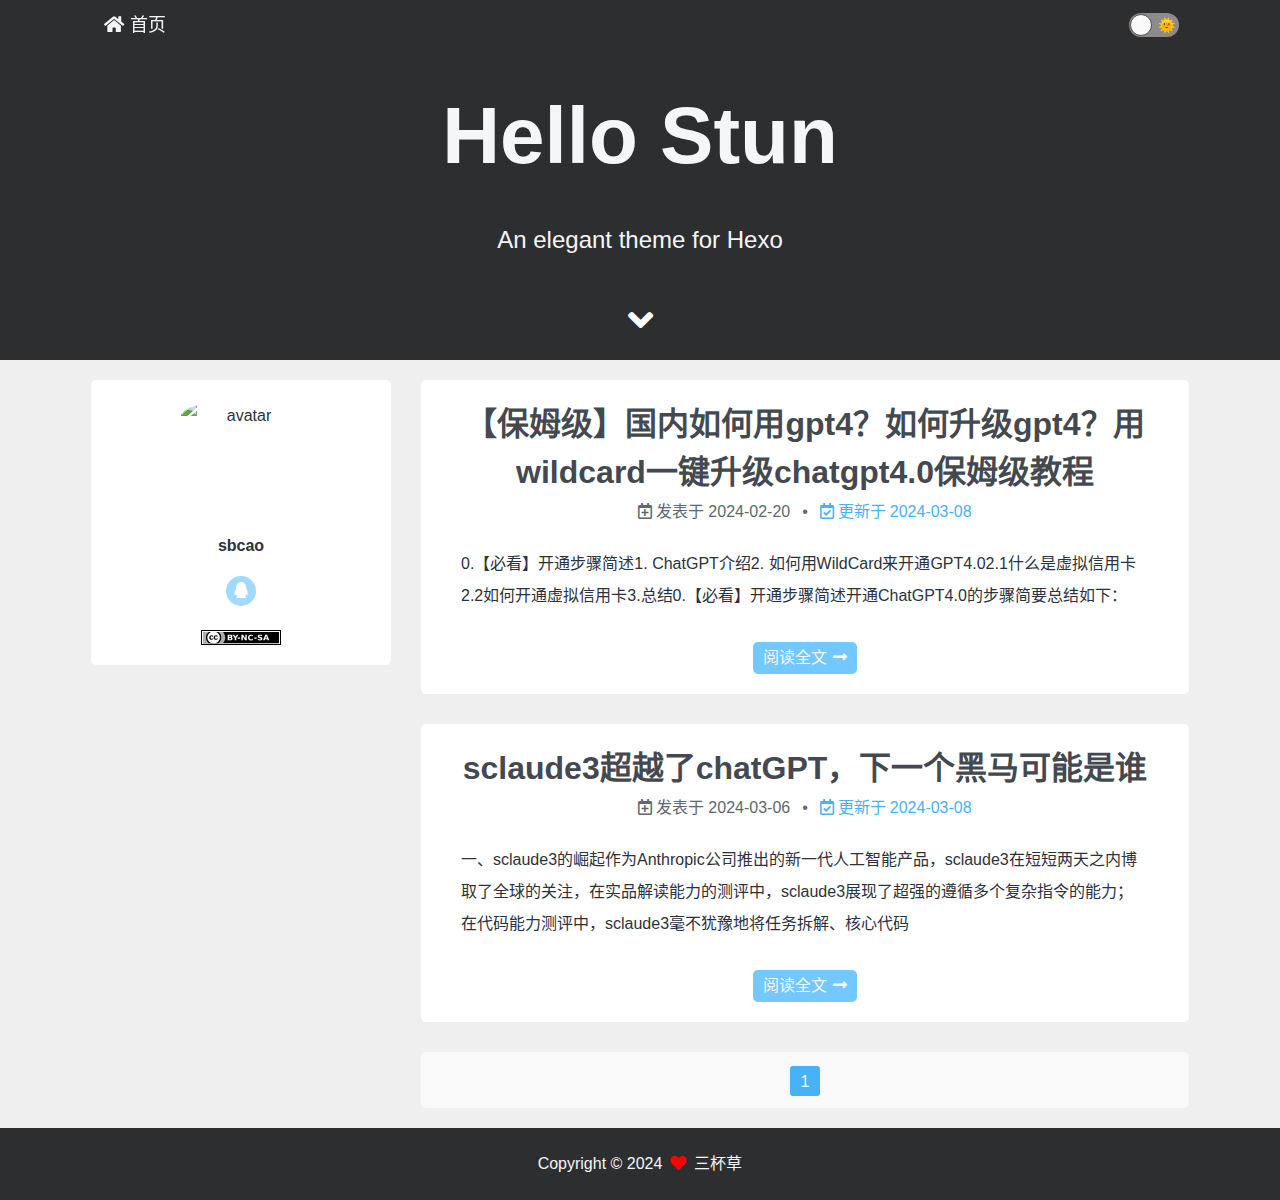
==== index.html @ 678c2407 "Site updated: 2024-03-08 16:15:15" ====
<!DOCTYPE html><html lang="zh-CN"><head><meta charset="UTF-8"><meta http-equiv="X-UA-Compatible" content="IE=edge"><meta name="viewport" content="width=device-width, initial-scale=1"><meta name="format-detection" content="telephone=no"><meta name="apple-mobile-web-app-capable" content="yes"><meta name="apple-mobile-web-app-status-bar-style" content="black"><link rel="icon" href="https://sbcao123.oss-cn-nanjing.aliyuncs.com/sbcao-web/headIcon.png?v=2.8.0" type="image/png" sizes="16x16"><link rel="icon" href="https://sbcao123.oss-cn-nanjing.aliyuncs.com/sbcao-web/headIcon.png?v=2.8.0" type="image/png" sizes="32x32"><meta property="og:type" content="website">
<meta property="og:title" content="三杯草的博客">
<meta property="og:url" content="http://example.com/index.html">
<meta property="og:site_name" content="三杯草的博客">
<meta property="og:locale" content="zh_CN">
<meta property="article:author" content="三杯草">
<meta name="twitter:card" content="summary"><title>三杯草的博客</title><link ref="canonical" href="http://example.com/index.html"><link rel="dns-prefetch" href="https://cdn.jsdelivr.net"><link rel="stylesheet" href="https://cdn.jsdelivr.net/npm/@fortawesome/fontawesome-free@5.12.1/css/all.min.css" type="text/css"><link rel="stylesheet" href="/css/index.css?v=2.8.0"><link rel="stylesheet" href="css/custom.css"><script>var Stun = window.Stun || {};
var CONFIG = {
  root: '/',
  algolia: undefined,
  assistSearch: undefined,
  fontIcon: {"prompt":{"success":"fas fa-check-circle","info":"fas fa-arrow-circle-right","warning":"fas fa-exclamation-circle","error":"fas fa-times-circle"},"copyBtn":"fas fa-copy"},
  sidebar: {"offsetTop":"20px","tocMaxDepth":6},
  header: {"enable":true,"showOnPost":false,"scrollDownIcon":true},
  postWidget: {"endText":true},
  nightMode: {"enable":true},
  back2top: {"enable":true},
  codeblock: {"style":"default","highlight":"light","wordWrap":false},
  reward: false,
  fancybox: false,
  zoomImage: {"gapAside":"20px"},
  galleryWaterfall: undefined,
  lazyload: false,
  pjax: undefined,
  externalLink: {"icon":{"enable":true,"name":"fas fa-external-link-alt"}},
  shortcuts: undefined,
  prompt: {"copyButton":"复制","copySuccess":"复制成功","copyError":"复制失败"},
  sourcePath: {"js":"js","css":"css","images":"images"},
};

window.CONFIG = CONFIG;</script><meta name="generator" content="Hexo 7.1.1"></head><body><div class="container" id="container"><header class="header" id="header"><div class="header-inner"><nav class="header-nav header-nav--fixed"><div class="header-nav-inner"><div class="header-nav-menubtn"><i class="fas fa-bars"></i></div><div class="header-nav-menu"><div class="header-nav-menu-item"><a class="header-nav-menu-item__link" href="/"><span class="header-nav-menu-item__icon"><i class="fas fa-home"></i></span><span class="header-nav-menu-item__text">首页</span></a></div></div><div class="header-nav-mode"><div class="mode"><div class="mode-track"><span class="mode-track-moon"></span><span class="mode-track-sun"></span></div><div class="mode-thumb"></div></div></div></div></nav><div class="header-banner"><div class="header-banner-info"><div class="header-banner-info__title">Hello Stun</div><div class="header-banner-info__subtitle">An elegant theme for Hexo</div></div><div class="header-banner-arrow"><div class="header-banner-arrow__icon"><i class="fas fa-angle-down"></i></div></div></div></div></header><main class="main" id="main"><div class="main-inner"><div class="content-wrap" id="content-wrap"><div class="content content-home" id="content"><section class="postlist"><article class="postlist-item post"><header class="post-header"><h1 class="post-title"><a class="post-title__link" href="/2024/02/20/chatGPT4-Opened/">【保姆级】国内如何用gpt4？如何升级gpt4？用wildcard一键升级chatgpt4.0保姆级教程</a></h1><div class="post-meta"><span class="post-meta-item post-meta-item--createtime"><span class="post-meta-item__icon"><i class="far fa-calendar-plus"></i></span><span class="post-meta-item__info">发表于</span><span class="post-meta-item__value">2024-02-20</span></span><span class="post-meta-item post-meta-item--updatetime"><span class="post-meta-item__icon"><i class="far fa-calendar-check"></i></span><span class="post-meta-item__info">更新于</span><span class="post-meta-item__value">2024-03-08</span></span></div></header><div class="post-body"><div class="post-excerpt">0.【必看】开通步骤简述1. ChatGPT介绍2. 如何用WildCard来开通GPT4.02.1什么是虚拟信用卡2.2如何开通虚拟信用卡3.总结0.【必看】开通步骤简述开通ChatGPT4.0的步骤简要总结如下：</div><div class="post-readmore"><a class="post-readmore__link" href="/2024/02/20/chatGPT4-Opened/"><span class="post-readmore__text">阅读全文</span><span class="post-readmore__icon"><i class="fas fa-long-arrow-alt-right"></i></span></a></div></div></article><article class="postlist-item post"><header class="post-header"><h1 class="post-title"><a class="post-title__link" href="/2024/03/06/sclaude3-darkHorse/">sclaude3超越了chatGPT，下一个黑马可能是谁</a></h1><div class="post-meta"><span class="post-meta-item post-meta-item--createtime"><span class="post-meta-item__icon"><i class="far fa-calendar-plus"></i></span><span class="post-meta-item__info">发表于</span><span class="post-meta-item__value">2024-03-06</span></span><span class="post-meta-item post-meta-item--updatetime"><span class="post-meta-item__icon"><i class="far fa-calendar-check"></i></span><span class="post-meta-item__info">更新于</span><span class="post-meta-item__value">2024-03-08</span></span></div></header><div class="post-body"><div class="post-excerpt">一、sclaude3的崛起作为Anthropic公司推出的新一代人工智能产品，sclaude3在短短两天之内博取了全球的关注，在实品解读能力的测评中，sclaude3展现了超强的遵循多个复杂指令的能力；在代码能力测评中，sclaude3毫不犹豫地将任务拆解、核心代码</div><div class="post-readmore"><a class="post-readmore__link" href="/2024/03/06/sclaude3-darkHorse/"><span class="post-readmore__text">阅读全文</span><span class="post-readmore__icon"><i class="fas fa-long-arrow-alt-right"></i></span></a></div></div></article></section><nav class="paginator"><div class="paginator-inner"><span class="page-number current">1</span></div></nav></div></div><div class="sidebar-wrap" id="sidebar-wrap"><aside class="sidebar" id="sidebar"><section class="sidebar-toc hide"></section><!-- ov = overview--><section class="sidebar-ov"><div class="sidebar-ov-author"><div class="sidebar-ov-author__avatar"><img class="sidebar-ov-author__avatar_img" src="https://sbcao123.oss-cn-nanjing.aliyuncs.com/sbcao-web/headIcon.png" alt="avatar"></div><p class="sidebar-ov-author__text">sbcao</p></div><div class="sidebar-ov-social"><a class="sidebar-ov-social-item" href="tencent://message?uin=xxxxxxxxxx" target="_blank" rel="noopener" data-popover="social.QQ" data-popover-pos="up"><span class="sidebar-ov-social-item__icon"><i class="fab fa-qq"></i></span></a></div><div class="sidebar-ov-cc"><a href="https://creativecommons.org/licenses/by-nc-sa/4.0/deed.zh-cn" target="_blank" rel="noopener" data-popover="知识共享许可协议" data-popover-pos="up"><img src="/images/cc-by-nc-sa.svg"></a></div></section></aside></div><div class="clearfix"></div></div></main><footer class="footer" id="footer"><div class="footer-inner"><div><span>Copyright © 2024</span><span class="footer__icon"><i class="fas fa-heart"></i></span><span>三杯草</span></div></div></footer><div class="loading-bar" id="loading-bar"><div class="loading-bar__progress"></div></div><div class="back2top" id="back2top"><span class="back2top__icon"><i class="fas fa-rocket"></i></span></div></div><script src="https://cdn.jsdelivr.net/npm/jquery@v3.4.1/dist/jquery.min.js"></script><script src="https://cdn.jsdelivr.net/npm/velocity-animate@1.5.2/velocity.min.js"></script><script src="https://cdn.jsdelivr.net/npm/velocity-animate@1.5.2/velocity.ui.min.js"></script><script src="/js/utils.js?v=2.8.0"></script><script src="/js/stun-boot.js?v=2.8.0"></script><script src="/js/scroll.js?v=2.8.0"></script><script src="/js/header.js?v=2.8.0"></script><script src="/js/sidebar.js?v=2.8.0"></script></body></html>
---- css/index.css ----
html {
  line-height: 1.15; /* 1 */
  -webkit-text-size-adjust: 100%; /* 2 */
}
body {
  margin: 0;
}
main {
  display: block;
}
h1 {
  margin: 0.67em 0;
  font-size: 2em;
}
hr {
  overflow: visible; /* 2 */
  box-sizing: content-box; /* 1 */
  height: 0; /* 1 */
}
pre {
  font-family: monospace, monospace; /* 1 */
  font-size: 1em; /* 2 */
}
a {
  background-color: transparent;
}
abbr[title] {
  border-bottom: none; /* 1 */
  text-decoration: underline; /* 2 */
  text-decoration: underline dotted; /* 2 */
}
b,
strong {
  font-weight: bolder;
}
code,
kbd,
samp {
  font-family: monospace, monospace; /* 1 */
  font-size: 1em; /* 2 */
}
small {
  font-size: 80%;
}
sub,
sup {
  position: relative;
  font-size: 75%;
  line-height: 0;
  vertical-align: baseline;
}
sub {
  bottom: -0.25em;
}
sup {
  top: -0.5em;
}
img {
  border-style: none;
}
button,
input,
optgroup,
select,
textarea {
  margin: 0; /* 2 */
  font-family: inherit; /* 1 */
  font-size: 100%; /* 1 */
  line-height: 1.15; /* 1 */
}
button,
input {
  overflow: visible; /* 1 */
}
button,
select {
  text-transform: none; /* 1 */
}
button,
[type='button'],
[type='reset'],
[type='submit'] {
  -webkit-appearance: button;
}
button::-moz-focus-inner,
[type='button']::-moz-focus-inner,
[type='reset']::-moz-focus-inner,
[type='submit']::-moz-focus-inner {
  border-style: none;
  padding: 0;
}
button:-moz-focusring,
[type='button']:-moz-focusring,
[type='reset']:-moz-focusring,
[type='submit']:-moz-focusring {
  outline: 1px dotted ButtonText;
}
fieldset {
  padding: 0.35em 0.75em 0.625em;
}
legend {
  display: table; /* 1 */
  box-sizing: border-box; /* 1 */
  padding: 0; /* 3 */
  max-width: 100%; /* 1 */
  white-space: normal; /* 1 */
  color: inherit; /* 2 */
}
progress {
  vertical-align: baseline;
}
textarea {
  overflow: auto;
}
[type='checkbox'],
[type='radio'] {
  box-sizing: border-box; /* 1 */
  padding: 0; /* 2 */
}
[type='number']::-webkit-inner-spin-button,
[type='number']::-webkit-outer-spin-button {
  height: auto;
}
[type='search'] {
  outline-offset: -2px; /* 2 */
  -webkit-appearance: textfield; /* 1 */
}
[type='search']::-webkit-search-decoration {
  -webkit-appearance: none;
}
::-webkit-file-upload-button {
  font: inherit; /* 2 */
  -webkit-appearance: button; /* 1 */
}
details {
  display: block;
}
summary {
  display: list-item;
}
template {
  display: none;
}
[hidden] {
  display: none;
}
html {
  line-height: 1.15; /* 1 */
  -webkit-text-size-adjust: 100%; /* 2 */
}
body {
  margin: 0;
}
main {
  display: block;
}
h1 {
  margin: 0.67em 0;
  font-size: 2em;
}
hr {
  overflow: visible; /* 2 */
  -webkit-box-sizing: content-box;
  -moz-box-sizing: content-box;
  box-sizing: content-box; /* 1 */
  height: 0; /* 1 */
}
pre {
  font-family: monospace, monospace; /* 1 */
  font-size: 1em; /* 2 */
}
a {
  background-color: transparent;
}
abbr[title] {
  border-bottom: none; /* 1 */
  text-decoration: underline; /* 2 */
  text-decoration: underline dotted; /* 2 */
}
b,
strong {
  font-weight: bolder;
}
code,
kbd,
samp {
  font-family: monospace, monospace; /* 1 */
  font-size: 1em; /* 2 */
}
small {
  font-size: 80%;
}
sub,
sup {
  position: relative;
  font-size: 75%;
  line-height: 0;
  vertical-align: baseline;
}
sub {
  bottom: -0.25em;
}
sup {
  top: -0.5em;
}
img {
  border-style: none;
}
button,
input,
optgroup,
select,
textarea {
  margin: 0; /* 2 */
  font-family: inherit; /* 1 */
  font-size: 100%; /* 1 */
  line-height: 1.15; /* 1 */
}
button,
input {
  overflow: visible; /* 1 */
}
button,
select {
  text-transform: none; /* 1 */
}
button,
[type='button'],
[type='reset'],
[type='submit'] {
  -webkit-appearance: button;
}
button::-moz-focus-inner,
[type='button']::-moz-focus-inner,
[type='reset']::-moz-focus-inner,
[type='submit']::-moz-focus-inner {
  border-style: none;
  padding: 0;
}
button:-moz-focusring,
[type='button']:-moz-focusring,
[type='reset']:-moz-focusring,
[type='submit']:-moz-focusring {
  outline: 1px dotted ButtonText;
}
fieldset {
  padding: 0.35em 0.75em 0.625em;
}
legend {
  display: table; /* 1 */
  -webkit-box-sizing: border-box;
  -moz-box-sizing: border-box;
  box-sizing: border-box; /* 1 */
  padding: 0; /* 3 */
  max-width: 100%; /* 1 */
  white-space: normal; /* 1 */
  color: inherit; /* 2 */
}
progress {
  vertical-align: baseline;
}
textarea {
  overflow: auto;
}
[type='checkbox'],
[type='radio'] {
  -webkit-box-sizing: border-box;
  -moz-box-sizing: border-box;
  box-sizing: border-box; /* 1 */
  padding: 0; /* 2 */
}
[type='number']::-webkit-inner-spin-button,
[type='number']::-webkit-outer-spin-button {
  height: auto;
}
[type='search'] {
  outline-offset: -2px; /* 2 */
  -webkit-appearance: textfield; /* 1 */
}
[type='search']::-webkit-search-decoration {
  -webkit-appearance: none;
}
::-webkit-file-upload-button {
  font: inherit; /* 2 */
  -webkit-appearance: button; /* 1 */
}
details {
  display: block;
}
summary {
  display: list-item;
}
template {
  display: none;
}
[hidden] {
  display: none;
}
:root {
  --color-gray-100: #fff;
  --color-gray-150: #f9f9f9;
  --color-gray-200: #f5f6f7;
  --color-gray-250: #efefef;
  --color-gray-260: #e5e7ea;
  --color-gray-300: #dadada;
  --color-gray-400: #ccd0d5;
  --color-gray-500: #bec3c9;
  --color-gray-550: #adadad;
  --color-gray-600: #8d949e;
  --color-gray-650: #757474;
  --color-gray-700: #606770;
  --color-gray-800: #444950;
  --color-gray-850: #303846;
  --color-gray-900: #2c323c;
  --color-gray-950: #1c1e21;
  --color-font: var(--color-gray-900);
  --color-card: var(--color-gray-100);
  --color-blue-200: #ebeef5;
}
html.nightmode {
  --color-gray-100: #1c1e21;
  --color-gray-150: #2c323c;
  --color-gray-200: #303846;
  --color-gray-250: #444950;
  --color-gray-260: #555b64;
  --color-gray-300: #606770;
  --color-gray-400: #757474;
  --color-gray-500: #8d949e;
  --color-gray-550: #959595;
  --color-gray-600: #bec3c9;
  --color-gray-650: #ccd0d5;
  --color-gray-700: #dadada;
  --color-gray-800: #eaecef;
  --color-gray-850: #f5f6f7;
  --color-gray-900: #f9f9f9;
  --color-gray-950: #fff;
  --color-font: var(--color-gray-600);
  --color-card: var(--color-gray-150);
  --color-blue-200: #444950;
}
::selection {
  color: #fff;
  background-color: #8be0e1;
}
*,
*::before,
*::after {
  -webkit-box-sizing: inherit;
  -moz-box-sizing: inherit;
  box-sizing: inherit;
}
html {
  -webkit-box-sizing: border-box;
  -moz-box-sizing: border-box;
  box-sizing: border-box;
  font-size: 20px;
}
body {
  margin: 0;
  padding: 0;
  font-family: 'PingFang SC', 'Microsoft YaHei', sans-serif, Arial;
  font-size: 14px;
  line-height: 2;
  color: var(--color-font);
  background-color: var(--color-gray-250);
}
h1,
h2,
h3,
h4,
h5,
h6 {
  padding: 0;
  font-family: 'PingFang SC', 'Microsoft YaHei', sans-serif, Arial;
  font-weight: 700;
  line-height: 1.5;
}
h1 {
  font-size: 2em;
}
h2 {
  font-size: 1.5em;
}
h3 {
  font-size: 1.25em;
}
h4 {
  font-size: 1em;
}
h5 {
  font-size: 0.875em;
}
h6 {
  font-size: 0.85em;
}
p {
  margin: 0 0 1rem;
}
a {
  text-decoration: none;
  color: #058ed2;
  background-color: transparent;
  outline: none;
  cursor: pointer;
}
img,
video,
iframe {
  display: block;
  margin-right: auto;
  margin-left: auto;
  max-width: 100%;
}
hr {
  margin: 1rem 0;
  border: 2px dashed #b8dcfd;
  height: 0;
}
blockquote {
  margin: 0;
  border-left: 5px solid var(--color-gray-300);
  padding: 0 1rem;
  background-color: var(--color-gray-200);
}
blockquote cite::before {
  content: '--';
  padding: 0 0.25rem;
}
code {
  white-space: normal;
  word-wrap: break-word;
  word-break: break-word;
  border-radius: 3px;
  padding: 1px 5px;
  font-family: 'Source Code Pro', Consolas, Menlo, Monaco, 'Courier New', monospace;
  font-size: 0.95em;
  color: var(--color-gray-700);
  background-color: var(--color-gray-200);
}
dt {
  font-weight: 700;
}
dd {
  margin: 0;
  padding: 0;
}
table {
  border-spacing: 0;
  border-collapse: collapse;
  width: 100%;
}
th,
td {
  border: 1px solid var(--color-blue-200);
  padding: 0 5px;
}
acronym,
abbr {
  cursor: help;
}
kbd {
  display: inline-block;
  border: 1px solid var(--color-gray-500);
  border-radius: 3px;
  padding: 0.1rem 0.2rem;
  font-family: consolas, 'Liberation Mono', courier, monospace;
  font-size: 0.85em;
  font-weight: 700;
  line-height: 1;
  white-space: nowrap;
  color: var(--color-gray-850);
  background-color: var(--color-gray-150);
  -webkit-box-shadow: 0 -1px 0 var(--color-gray-300) inset;
  box-shadow: 0 -1px 0 var(--color-gray-300) inset;
}
.clearfix {
  zoom: 1;
}
.clearfix:before,
.clearfix:after {
  content: "";
  display: table;
}
.clearfix:after {
  clear: both;
}
[data-popover] {
  position: relative;
}
[data-popover]::before {
  position: absolute;
  top: 0;
  left: 50%;
  z-index: 2;
  font-family: sans-serif, Arial;
  font-size: 14px;
  font-weight: normal;
  font-style: normal;
  line-height: 2;
  white-space: nowrap;
  color: #fff;
  background-color: rgba(0,0,0,0.9);
  opacity: 0;
  -ms-filter: "progid:DXImageTransform.Microsoft.Alpha(Opacity=0)";
  filter: alpha(opacity=0);
  text-shadow: none;
  -webkit-transition: opacity 0.2s ease, -webkit-transform 0.2s ease;
  -moz-transition: opacity 0.2s ease, -moz-transform 0.2s ease;
  -o-transition: opacity 0.2s ease, -o-transform 0.2s ease;
  -ms-transition: opacity 0.2s ease, -ms-transform 0.2s ease;
  transition: opacity 0.2s ease, transform 0.2s ease;
  -webkit-transform: translate(-50%, -70%);
  -moz-transform: translate(-50%, -70%);
  -o-transform: translate(-50%, -70%);
  -ms-transform: translate(-50%, -70%);
  transform: translate(-50%, -70%);
  pointer-events: none;
}
[data-popover]::before {
  content: attr(data-popover);
  border-radius: 4px;
  padding: 0.2rem 0.6rem;
}
@media (min-width: 991.98px) {
  [data-popover-pos='up']:hover::before {
    opacity: 1;
    -ms-filter: none;
    filter: none;
    -webkit-transform: translate(-50%, -120%);
    -moz-transform: translate(-50%, -120%);
    -o-transform: translate(-50%, -120%);
    -ms-transform: translate(-50%, -120%);
    transform: translate(-50%, -120%);
  }
}
.stun-message {
  position: fixed;
  top: 1rem;
  left: 50%;
  z-index: 2;
  -webkit-transform: translateX(-50%);
  -moz-transform: translateX(-50%);
  -o-transform: translateX(-50%);
  -ms-transform: translateX(-50%);
  transform: translateX(-50%);
}
.stun-alert {
  position: relative;
  border-radius: 3px;
  padding: 8px 12px;
  font-size: 16px;
  line-height: 1rem;
  background-color: #fff;
  -webkit-box-shadow: 0 4px 12px rgba(0,0,0,0.15);
  box-shadow: 0 4px 12px rgba(0,0,0,0.15);
}
.stun-alert-success {
  color: #52c41a;
}
.stun-alert-success ~ i {
  color: #52c41a;
}
.stun-alert-info {
  color: #1890ff;
}
.stun-alert-info ~ i {
  color: #1890ff;
}
.stun-alert-warning {
  color: #faad14;
}
.stun-alert-warning ~ i {
  color: #faad14;
}
.stun-alert-error {
  color: #f5222d;
}
.stun-alert-error ~ i {
  color: #f5222d;
}
.stun-alert-description {
  margin-left: 0.5rem;
}
.anime-close::before,
.anime-close::after {
  -webkit-transition: -webkit-transform 0.2s ease;
  -moz-transition: -moz-transform 0.2s ease;
  -o-transition: -o-transform 0.2s ease;
  -ms-transition: -ms-transform 0.2s ease;
  transition: transform 0.2s ease;
  -webkit-transform: rotate(-45deg);
  -moz-transform: rotate(-45deg);
  -o-transform: rotate(-45deg);
  -ms-transform: rotate(-45deg);
  transform: rotate(-45deg);
}
.anime-close::after {
  -webkit-transform: rotate(-135deg);
  -moz-transform: rotate(-135deg);
  -o-transform: rotate(-135deg);
  -ms-transform: rotate(-135deg);
  transform: rotate(-135deg);
}
.anime-close:hover::before,
.anime-close:hover::after {
  -webkit-transform: rotate(0);
  -moz-transform: rotate(0);
  -o-transform: rotate(0);
  -ms-transform: rotate(0);
  transform: rotate(0);
}
.container {
  white-space: normal;
  word-wrap: break-word;
  word-break: break-word;
  display: -webkit-box;
  display: -moz-box;
  display: -webkit-flex;
  display: -ms-flexbox;
  display: box;
  display: flex;
  overflow: hidden; /* !!! */
  position: relative;
  min-height: 100vh;
  -webkit-box-orient: vertical;
  -moz-box-orient: vertical;
  -o-box-orient: vertical;
  -webkit-flex-direction: column;
  -ms-flex-direction: column;
  flex-direction: column;
}
.header {
  -webkit-box-flex: 1;
  -moz-box-flex: 1;
  -o-box-flex: 1;
  box-flex: 1;
  -webkit-flex: 0 0 auto;
  -ms-flex: 0 0 auto;
  flex: 0 0 auto;
}
.footer {
  -webkit-box-flex: 1;
  -moz-box-flex: 1;
  -o-box-flex: 1;
  box-flex: 1;
  -webkit-flex: 0 0 auto;
  -ms-flex: 0 0 auto;
  flex: 0 0 auto;
}
.main {
  width: 100%;
  -webkit-box-flex: 1;
  -moz-box-flex: 1;
  -o-box-flex: 1;
  box-flex: 1;
  -webkit-flex: 1 0 auto;
  -ms-flex: 1 0 auto;
  flex: 1 0 auto;
}
.main-inner {
  margin: 0 auto;
  padding: 20px;
  width: 100%;
  font-size: 16px;
}
.content-wrap {
  width: calc(100% - 330px);
  float: right;
}
.content-wrap--noside {
  float: none;
  margin: 0 auto;
}
.content {
  width: 100%;
  border-radius: 5px;
  padding: 1rem 2rem;
  background-color: var(--color-card);
}
.content img {
  border: 1px solid var(--color-gray-300);
  border-radius: 3px;
  padding: 0.2rem;
}
.content h1:hover .heading-link,
.content h2:hover .heading-link,
.content h3:hover .heading-link,
.content h4:hover .heading-link,
.content h5:hover .heading-link,
.content h6:hover .heading-link {
  visibility: visible;
}
.heading-link {
  display: inline-block;
  visibility: hidden;
  margin: -10px 0 0 -20px;
  padding-right: 5px;
  width: 20px;
  height: 16px;
  font-size: 16px;
  line-height: 20px;
  vertical-align: middle;
  color: var(--color-font);
}
.content-home {
  padding: 0 !important;
  background-color: transparent;
}
.pullquote.left {
  text-align: left;
}
.pullquote.right {
  text-align: right;
}
.post-body h1,
.post-body h2 {
  border-bottom: 1px solid var(--color-gray-250);
  padding-bottom: 0.3em;
}
.table-container {
  overflow: auto;
  margin-bottom: 1rem;
}
.header-inner {
  width: 100%;
  font-size: 18px;
  background-color: #2d2e30;
  height: 40vh;
}
.header-inner--bgcolor {
  background-color: rgba(85,109,173,0.8);
}
.header-inner--height {
  height: 50px !important;
}
.header-nav {
  position: relative;
  top: 0;
  left: 0;
  z-index: 1;
  width: 100%;
  height: 50px;
  -webkit-transition: -webkit-transform 0.2s ease-out, background-color 0.2s ease;
  -moz-transition: -moz-transform 0.2s ease-out, background-color 0.2s ease;
  -o-transition: -o-transform 0.2s ease-out, background-color 0.2s ease;
  -ms-transition: -ms-transform 0.2s ease-out, background-color 0.2s ease;
  transition: transform 0.2s ease-out, background-color 0.2s ease;
}
.header-nav--fixed {
  position: fixed;
  -webkit-transform: translateY(0);
  -moz-transform: translateY(0);
  -o-transform: translateY(0);
  -ms-transform: translateY(0);
  transform: translateY(0);
}
.header-nav--sticky {
  position: fixed;
  background-color: rgba(85,109,173,0.8);
  -webkit-transform: translateY(-100%);
  -moz-transform: translateY(-100%);
  -o-transform: translateY(-100%);
  -ms-transform: translateY(-100%);
  transform: translateY(-100%);
}
.header-nav.slider--down {
  -webkit-transform: translateY(0);
  -moz-transform: translateY(0);
  -o-transform: translateY(0);
  -ms-transform: translateY(0);
  transform: translateY(0);
}
.header-nav.slider--up {
  -webkit-transform: translateY(-100%);
  -moz-transform: translateY(-100%);
  -o-transform: translateY(-100%);
  -ms-transform: translateY(-100%);
  transform: translateY(-100%);
}
.header-nav.slider--clear {
  -webkit-transition: background-color 0.2s ease;
  -moz-transition: background-color 0.2s ease;
  -o-transition: background-color 0.2s ease;
  -ms-transition: background-color 0.2s ease;
  transition: background-color 0.2s ease;
}
.header-nav-inner {
  margin: 0 auto;
  padding: 20px;
  padding-top: 0 !important;
  padding-bottom: 0 !important;
  width: 100%;
  height: 100%;
}
.header-nav-menubtn {
  display: none;
  padding: 0 0.5rem;
  line-height: 50px;
  color: #f5f6f7;
  cursor: pointer;
}
.header-nav-menu-item__link,
.header-nav-submenu-item__link {
  display: block;
  color: #f5f6f7;
}
.header-nav-menu-item__icon,
.header-nav-submenu-item__icon,
.header-nav-menu-item__text,
.header-nav-submenu-item__text {
  margin: 0 3px;
}
.header-nav-menu-item__link {
  padding: 0 0.5rem;
  -webkit-transition: color 0.2s ease, background-color 0.2s ease;
  -moz-transition: color 0.2s ease, background-color 0.2s ease;
  -o-transition: color 0.2s ease, background-color 0.2s ease;
  -ms-transition: color 0.2s ease, background-color 0.2s ease;
  transition: color 0.2s ease, background-color 0.2s ease;
}
.header-nav-menu-item__link:hover {
  color: #f4f5f5;
  background-color: #999;
}
.header-nav-submenu-item__link {
  padding: 0.75rem 0.5rem;
  -webkit-transition: color 0.2s ease, background-color 0.2s ease;
  -moz-transition: color 0.2s ease, background-color 0.2s ease;
  -o-transition: color 0.2s ease, background-color 0.2s ease;
  -ms-transition: color 0.2s ease, background-color 0.2s ease;
  transition: color 0.2s ease, background-color 0.2s ease;
}
.header-nav-submenu-item__link:hover {
  color: #f4f5f5;
  background-color: #999;
}
.header-nav-menu {
  display: none;
  height: 100%;
  line-height: 50px;
}
.header-nav-menu-item {
  float: left;
  position: relative;
  margin: 0 1rem 0 0;
  height: 50px;
  text-align: center;
  cursor: pointer;
}
.header-nav-menu-item:last-child {
  margin: 0;
}
.header-nav-submenu {
  display: none;
  position: absolute;
  right: -0.5rem;
  left: -0.5rem;
  width: auto;
  background-color: #2d2e30;
}
.header-nav-submenu.hide--force {
  display: none !important;
}
.header-nav-submenu-item {
  margin: 0;
  padding: 0;
  width: 100%;
  font-size: 18px;
  line-height: 1;
  text-align: center;
}
.header-nav-mode {
  display: -webkit-box;
  display: -moz-box;
  display: -webkit-flex;
  display: -ms-flexbox;
  display: box;
  display: flex;
  float: right;
  padding: 0 0.5rem;
  height: 100%;
  line-height: 50px;
  -webkit-box-align: center;
  -moz-box-align: center;
  -o-box-align: center;
  -ms-flex-align: center;
  -webkit-align-items: center;
  align-items: center;
}
.header-banner {
  position: relative;
  z-index: 0;
  width: 100%;
  height: 100%;
  background: url("https://sbcao123.oss-cn-nanjing.aliyuncs.com/sbcao-web/topBack.png") no-repeat center/cover;
}
.header-banner::before {
  content: '';
  display: block;
  position: absolute;
  top: 0;
  left: 0;
  z-index: -1;
  width: 100%;
  height: 100%;
  background-color: rgba(0,0,0,0);
}
.header-banner-info {
  position: absolute;
  top: 50%;
  left: 0;
  padding: 0 0.5rem;
  width: 100%;
  text-align: center;
  -webkit-transform: translateY(-50%);
  -moz-transform: translateY(-50%);
  -o-transform: translateY(-50%);
  -ms-transform: translateY(-50%);
  transform: translateY(-50%);
}
.header-banner-info__title {
  margin-bottom: 2rem;
  font-size: 4rem;
  font-weight: 700;
  line-height: 1;
  color: #f5f6f7;
}
.header-banner-info__subtitle {
  font-size: 1.2rem;
  font-weight: 400;
  color: #f5f6f7;
}
.header-banner-arrow {
  position: absolute;
  bottom: 1rem;
  left: calc(50% - 1rem);
  width: 2rem;
  height: 2rem;
  text-align: center;
  cursor: pointer;
  -webkit-animation: arrowUpDown 2s infinite;
  -moz-animation: arrowUpDown 2s infinite;
  -o-animation: arrowUpDown 2s infinite;
  -ms-animation: arrowUpDown 2s infinite;
  animation: arrowUpDown 2s infinite;
}
@-moz-keyframes arrowUpDown {
  0%, 100% {
    opacity: 0.8;
    -ms-filter: "progid:DXImageTransform.Microsoft.Alpha(Opacity=80)";
    filter: alpha(opacity=80);
    -webkit-transform: translateY(0);
    -moz-transform: translateY(0);
    -o-transform: translateY(0);
    -ms-transform: translateY(0);
    transform: translateY(0);
  }
  50% {
    opacity: 0.4;
    -ms-filter: "progid:DXImageTransform.Microsoft.Alpha(Opacity=40)";
    filter: alpha(opacity=40);
    -webkit-transform: translateY(-20px);
    -moz-transform: translateY(-20px);
    -o-transform: translateY(-20px);
    -ms-transform: translateY(-20px);
    transform: translateY(-20px);
  }
}
@-webkit-keyframes arrowUpDown {
  0%, 100% {
    opacity: 0.8;
    -ms-filter: "progid:DXImageTransform.Microsoft.Alpha(Opacity=80)";
    filter: alpha(opacity=80);
    -webkit-transform: translateY(0);
    -moz-transform: translateY(0);
    -o-transform: translateY(0);
    -ms-transform: translateY(0);
    transform: translateY(0);
  }
  50% {
    opacity: 0.4;
    -ms-filter: "progid:DXImageTransform.Microsoft.Alpha(Opacity=40)";
    filter: alpha(opacity=40);
    -webkit-transform: translateY(-20px);
    -moz-transform: translateY(-20px);
    -o-transform: translateY(-20px);
    -ms-transform: translateY(-20px);
    transform: translateY(-20px);
  }
}
@-o-keyframes arrowUpDown {
  0%, 100% {
    opacity: 0.8;
    -ms-filter: "progid:DXImageTransform.Microsoft.Alpha(Opacity=80)";
    filter: alpha(opacity=80);
    -webkit-transform: translateY(0);
    -moz-transform: translateY(0);
    -o-transform: translateY(0);
    -ms-transform: translateY(0);
    transform: translateY(0);
  }
  50% {
    opacity: 0.4;
    -ms-filter: "progid:DXImageTransform.Microsoft.Alpha(Opacity=40)";
    filter: alpha(opacity=40);
    -webkit-transform: translateY(-20px);
    -moz-transform: translateY(-20px);
    -o-transform: translateY(-20px);
    -ms-transform: translateY(-20px);
    transform: translateY(-20px);
  }
}
@keyframes arrowUpDown {
  0%, 100% {
    opacity: 0.8;
    -ms-filter: "progid:DXImageTransform.Microsoft.Alpha(Opacity=80)";
    filter: alpha(opacity=80);
    -webkit-transform: translateY(0);
    -moz-transform: translateY(0);
    -o-transform: translateY(0);
    -ms-transform: translateY(0);
    transform: translateY(0);
  }
  50% {
    opacity: 0.4;
    -ms-filter: "progid:DXImageTransform.Microsoft.Alpha(Opacity=40)";
    filter: alpha(opacity=40);
    -webkit-transform: translateY(-20px);
    -moz-transform: translateY(-20px);
    -o-transform: translateY(-20px);
    -ms-transform: translateY(-20px);
    transform: translateY(-20px);
  }
}
.header-banner-arrow__icon {
  width: 100%;
  height: 100%;
  font-size: 2rem;
  font-weight: 700;
  line-height: 1;
  text-align: center;
  color: #fff;
}
.footer__icon {
  display: inline-block;
  margin: 0 0.4rem;
  font-size: 1em;
  color: #f00;
  -webkit-animation: footerHeartBeat 1.2s infinite;
  -moz-animation: footerHeartBeat 1.2s infinite;
  -o-animation: footerHeartBeat 1.2s infinite;
  -ms-animation: footerHeartBeat 1.2s infinite;
  animation: footerHeartBeat 1.2s infinite;
}
@-moz-keyframes footerHeartBeat {
  0% {
    -webkit-transform: scale(1);
    -moz-transform: scale(1);
    -o-transform: scale(1);
    -ms-transform: scale(1);
    transform: scale(1);
  }
  15% {
    -webkit-transform: scale(1.2);
    -moz-transform: scale(1.2);
    -o-transform: scale(1.2);
    -ms-transform: scale(1.2);
    transform: scale(1.2);
  }
  30% {
    -webkit-transform: scale(1);
    -moz-transform: scale(1);
    -o-transform: scale(1);
    -ms-transform: scale(1);
    transform: scale(1);
  }
  45% {
    -webkit-transform: scale(1.2);
    -moz-transform: scale(1.2);
    -o-transform: scale(1.2);
    -ms-transform: scale(1.2);
    transform: scale(1.2);
  }
}
@-webkit-keyframes footerHeartBeat {
  0% {
    -webkit-transform: scale(1);
    -moz-transform: scale(1);
    -o-transform: scale(1);
    -ms-transform: scale(1);
    transform: scale(1);
  }
  15% {
    -webkit-transform: scale(1.2);
    -moz-transform: scale(1.2);
    -o-transform: scale(1.2);
    -ms-transform: scale(1.2);
    transform: scale(1.2);
  }
  30% {
    -webkit-transform: scale(1);
    -moz-transform: scale(1);
    -o-transform: scale(1);
    -ms-transform: scale(1);
    transform: scale(1);
  }
  45% {
    -webkit-transform: scale(1.2);
    -moz-transform: scale(1.2);
    -o-transform: scale(1.2);
    -ms-transform: scale(1.2);
    transform: scale(1.2);
  }
}
@-o-keyframes footerHeartBeat {
  0% {
    -webkit-transform: scale(1);
    -moz-transform: scale(1);
    -o-transform: scale(1);
    -ms-transform: scale(1);
    transform: scale(1);
  }
  15% {
    -webkit-transform: scale(1.2);
    -moz-transform: scale(1.2);
    -o-transform: scale(1.2);
    -ms-transform: scale(1.2);
    transform: scale(1.2);
  }
  30% {
    -webkit-transform: scale(1);
    -moz-transform: scale(1);
    -o-transform: scale(1);
    -ms-transform: scale(1);
    transform: scale(1);
  }
  45% {
    -webkit-transform: scale(1.2);
    -moz-transform: scale(1.2);
    -o-transform: scale(1.2);
    -ms-transform: scale(1.2);
    transform: scale(1.2);
  }
}
@keyframes footerHeartBeat {
  0% {
    -webkit-transform: scale(1);
    -moz-transform: scale(1);
    -o-transform: scale(1);
    -ms-transform: scale(1);
    transform: scale(1);
  }
  15% {
    -webkit-transform: scale(1.2);
    -moz-transform: scale(1.2);
    -o-transform: scale(1.2);
    -ms-transform: scale(1.2);
    transform: scale(1.2);
  }
  30% {
    -webkit-transform: scale(1);
    -moz-transform: scale(1);
    -o-transform: scale(1);
    -ms-transform: scale(1);
    transform: scale(1);
  }
  45% {
    -webkit-transform: scale(1.2);
    -moz-transform: scale(1.2);
    -o-transform: scale(1.2);
    -ms-transform: scale(1.2);
    transform: scale(1.2);
  }
}
.footer-inner {
  position: relative;
  padding: 1rem;
  font-size: 16px;
  text-align: center;
  color: #f5f6f7;
  background-color: #2d2e30;
}
.footer a {
  color: #c20808;
  -webkit-transition: color 0.2s ease;
  -moz-transition: color 0.2s ease;
  -o-transition: color 0.2s ease;
  -ms-transition: color 0.2s ease;
  transition: color 0.2s ease;
}
.footer a:hover {
  color: #ed0b0b;
}
.footer__devider {
  margin: 0 10px;
}
.sidebar {
  border-radius: 5px;
  padding: 1rem 2rem;
  background-color: var(--color-card);
  padding: 1rem;
  width: 300px;
  font-size: 16px;
}
.sidebar--sticky {
  position: fixed;
  top: 20px;
  z-index: 0;
  -webkit-transform: translateZ(0);
  -moz-transform: translateZ(0);
  -o-transform: translateZ(0);
  -ms-transform: translateZ(0);
  transform: translateZ(0);
}
.sidebar .hide {
  display: none;
}
.sidebar-wrap {
  width: 300px;
  float: left;
}
.sidebar-nav {
  padding-bottom: 1em;
  text-align: center;
}
.sidebar-nav-toc,
.sidebar-nav-ov {
  border-bottom: 1px solid var(--color-gray-150);
  padding: 0.3em 0.5em;
  color: var(--color-gray-800);
  -webkit-transition: opacity 0.2s;
  -moz-transition: opacity 0.2s;
  -o-transition: opacity 0.2s;
  -ms-transition: opacity 0.2s;
  transition: opacity 0.2s;
}
.sidebar-nav-toc:hover,
.sidebar-nav-ov:hover {
  color: #fc6423;
  cursor: pointer;
}
.sidebar-nav .current {
  border-color: #fc6423;
  color: #fc6423;
}
.sidebar-toc {
  overflow: auto;
  position: relative;
  max-height: 70vh;
  white-space: normal;
  word-wrap: break-word;
  word-break: break-word;
}
.sidebar-toc .toc-child {
  display: none;
}
.sidebar-toc .active > .toc-child {
  display: block;
}
.sidebar-toc .current > .toc-child {
  display: block;
}
.sidebar-toc .active > a,
.sidebar-toc .current > a {
  color: #fc6423;
  -webkit-transition: color 0.3s;
  -moz-transition: color 0.3s;
  -o-transition: color 0.3s;
  -ms-transition: color 0.3s;
  transition: color 0.3s;
}
.sidebar-toc ol,
.sidebar-toc li {
  list-style: none;
}
.sidebar-toc ol {
  margin: 0;
  padding-left: 1em;
}
.sidebar-ov-author {
  width: 100%;
  text-align: center;
}
.sidebar-ov-author__avatar {
  margin: 0 auto;
  width: 120px;
  height: 120px;
}
.sidebar-ov-author__avatar_img {
  opacity: 1;
  -ms-filter: none;
  filter: none;
  border-radius: 50%;
}
.sidebar-ov-author__avatar:hover .sidebar-ov-author__avatar_img {
  -webkit-animation: avatar-sbcao 0.8s both ease-out;
  -moz-animation: avatar-sbcao 0.8s both ease-out;
  -o-animation: avatar-sbcao 0.8s both ease-out;
  -ms-animation: avatar-sbcao 0.8s both ease-out;
  animation: avatar-sbcao 0.8s both ease-out;
}
.sidebar-ov-author__text {
  margin: 0.5rem 0 0;
  font-weight: 600;
}
.sidebar-ov-social {
  padding: 0.5rem 0;
  text-align: center;
}
.sidebar-ov-social-item {
  display: inline-block;
  margin: 0.2rem;
  text-align: center;
  color: var(--color-gray-100);
  background-color: #a0daff;
  border-radius: 0.75rem;
  padding: 0 0.25rem;
  min-width: 1.5rem;
  height: 1.5rem;
  line-height: 1.5rem;
  -webkit-transition: background-color 0.2s ease;
  -moz-transition: background-color 0.2s ease;
  -o-transition: background-color 0.2s ease;
  -ms-transition: background-color 0.2s ease;
  transition: background-color 0.2s ease;
}
.sidebar-ov-social-item:hover {
  color: var(--color-gray-100);
  background-color: #4dbaff;
}
.sidebar-ov-state {
  padding: 0.5rem 0;
  text-align: center;
}
.sidebar-ov-state-item {
  display: inline-block;
  width: 33.3%;
  line-height: 1.5em;
  -webkit-transition: color 0.2s ease;
  -moz-transition: color 0.2s ease;
  -o-transition: color 0.2s ease;
  -ms-transition: color 0.2s ease;
  transition: color 0.2s ease;
}
.sidebar-ov-state-item:not(:last-child) {
  border-right: 1px dashed var(--color-gray-300);
}
.sidebar-ov-state-item--posts {
  color: #54bcff;
}
.sidebar-ov-state-item--posts:hover {
  color: #0090ed;
}
.sidebar-ov-state-item--categories {
  color: var(--color-gray-700);
}
.sidebar-ov-state-item--categories:hover {
  color: var(--color-gray-900);
}
.sidebar-ov-state-item--tags {
  color: #ff8956;
}
.sidebar-ov-state-item--tags:hover {
  color: #ef4800;
}
.sidebar-ov-state-item__count {
  font-weight: 600;
  color: var(--color-gray-950);
}
.sidebar-ov-cc {
  padding-top: 0.5rem;
  text-align: center;
}
.sidebar-reading {
  overflow: hidden;
  margin-top: 0.5em;
  text-align: center;
}
.sidebar-reading-info {
  margin-bottom: 0.3em;
}
.sidebar-reading-line {
  width: 100%;
  height: 1px;
  background-color: #fc6423;
  -webkit-transition: -webkit-transform 0.2s ease;
  -moz-transition: -moz-transform 0.2s ease;
  -o-transition: -o-transform 0.2s ease;
  -ms-transition: -ms-transform 0.2s ease;
  transition: transform 0.2s ease;
  -webkit-transform: translateX(-100%);
  -moz-transform: translateX(-100%);
  -o-transform: translateX(-100%);
  -ms-transform: translateX(-100%);
  transform: translateX(-100%);
}
.archive {
  margin-left: 1rem;
}
.archive-total {
  position: relative;
  padding: 0 0 1.5rem 1.5rem;
  font-size: calc(1em + 2px);
}
.archive-total::before {
  content: '';
  position: absolute;
  top: 1em;
  bottom: -1em;
  left: 0;
  border-left: 0.2rem dashed var(--color-gray-250);
  -webkit-transform: translateX(-50%);
  -moz-transform: translateX(-50%);
  -o-transform: translateX(-50%);
  -ms-transform: translateX(-50%);
  transform: translateX(-50%);
}
.archive-total::after {
  content: '';
  position: absolute;
  top: 1em;
  left: 0;
  border: 0.15rem solid #6ec5ff;
  border-radius: 50%;
  width: 0.6rem;
  height: 0.6rem;
  background-color: var(--color-gray-250);
  -webkit-transition: border-color 0.2s ease;
  -moz-transition: border-color 0.2s ease;
  -o-transition: border-color 0.2s ease;
  -ms-transition: border-color 0.2s ease;
  transition: border-color 0.2s ease;
  -webkit-transform: translate(-50%, -50%);
  -moz-transform: translate(-50%, -50%);
  -o-transform: translate(-50%, -50%);
  -ms-transform: translate(-50%, -50%);
  transform: translate(-50%, -50%);
}
.archive-total:hover::after {
  border-color: #fc6423;
}
.tagcloud,
.category {
  width: 100%;
}
.tagcloud-total,
.category-total {
  font-size: calc(1em + 10px);
  text-align: center;
  cursor: default;
}
.tagcloud {
  text-align: center;
}
.tagcloud-item a {
  margin: 0 0.4rem;
  -webkit-transition: color 0.2s ease;
  -moz-transition: color 0.2s ease;
  -o-transition: color 0.2s ease;
  -ms-transition: color 0.2s ease;
  transition: color 0.2s ease;
}
.tagcloud-item a:hover {
  color: #fc6423 !important;
}
.category-list-item::before {
  color: #49b1f5;
}
.category-list-item:hover::before {
  color: #fc6423;
}
.category-list-link {
  font-size: 1em;
  color: #49b1f5;
  -webkit-transition: color 0.2s ease;
  -moz-transition: color 0.2s ease;
  -o-transition: color 0.2s ease;
  -ms-transition: color 0.2s ease;
  transition: color 0.2s ease;
}
.category-list-link:hover {
  color: #fc6423;
}
.category-list-count {
  margin-left: 0.3em;
  font-size: 13px;
  color: var(--color-gray-600);
}
.category-list-count::before {
  content: '(';
}
.category-list-count::after {
  content: ')';
}
.categorypage-title,
.tagpage-title {
  font-size: 24px;
  text-align: center;
}
.categorypage-title__name,
.tagpage-title__name {
  color: #49b1f5;
}
.custompage {
  width: 100%;
}
.timeline {
  position: relative;
}
.timeline::before {
  content: '';
  position: absolute;
  top: 1em;
  bottom: 1em;
  left: 0;
  border-left: 0.2rem solid var(--color-gray-250);
  -webkit-transform: translateX(-50%);
  -moz-transform: translateX(-50%);
  -o-transform: translateX(-50%);
  -ms-transform: translateX(-50%);
  transform: translateX(-50%);
}
.timeline-item {
  display: block;
  position: relative;
  margin-bottom: 0.8rem;
  padding-left: 1.5rem;
  width: 100%;
  -webkit-box-align: center;
  -moz-box-align: center;
  -o-box-align: center;
  -ms-flex-align: center;
  -webkit-align-items: center;
  align-items: center;
}
.timeline-item::before {
  content: '';
  position: absolute;
  top: 50%;
  left: 0;
  border-radius: 50%;
  width: 0.3rem;
  height: 0.3rem;
  background-color: #6ec5ff;
  -webkit-transition: background-color 0.2s ease;
  -moz-transition: background-color 0.2s ease;
  -o-transition: background-color 0.2s ease;
  -ms-transition: background-color 0.2s ease;
  transition: background-color 0.2s ease;
  -webkit-transform: translate(-50%, -50%);
  -moz-transform: translate(-50%, -50%);
  -o-transform: translate(-50%, -50%);
  -ms-transform: translate(-50%, -50%);
  transform: translate(-50%, -50%);
}
.timeline-item:hover::before {
  background-color: #fc6423;
}
.timeline-item:last-child {
  margin-bottom: 0;
}
.timeline-item--year {
  font-weight: 700;
}
.timeline-item--year::before {
  border: 0.12rem solid #6ec5ff;
  width: 0.4rem;
  height: 0.4rem;
  background-color: var(--color-gray-250);
}
.timeline-item--year:hover::before {
  border-color: #fc6423;
  background-color: var(--color-gray-250);
}
.timeline-item__time {
  display: inline-block;
  width: 3.5rem;
  vertical-align: middle;
  color: #99a9bf;
  -webkit-transform: translateY(3%);
  -moz-transform: translateY(3%);
  -o-transform: translateY(3%);
  -ms-transform: translateY(3%);
  transform: translateY(3%);
}
.timeline-item__title {
  display: inline-block;
  margin: 0;
  width: calc(100% - 4.5rem);
  font-size: 1em;
  font-weight: normal;
  vertical-align: middle;
}
.timeline-item__link {
  color: var(--color-gray-900);
}
.postlist-item {
  margin: 0 0 1.5rem;
  width: 100%;
  border-radius: 5px;
  padding: 1rem 2rem;
  background-color: var(--color-card);
}
.post-readmore {
  margin-top: 1.5rem;
  text-align: center;
}
.post-readmore__link {
  display: inline-block;
  border-radius: 5px;
  padding: 0 0.6em;
  color: var(--color-gray-200);
  background-color: #73c8ff;
  -webkit-transition: background-color 0.2s ease;
  -moz-transition: background-color 0.2s ease;
  -o-transition: background-color 0.2s ease;
  -ms-transition: background-color 0.2s ease;
  transition: background-color 0.2s ease;
  cursor: pointer;
}
.post-readmore__link:hover {
  color: var(--color-gray-200);
  background-color: #49b1f5;
}
.post-readmore__icon {
  margin-left: 0.3rem;
}
.post-header {
  position: relative;
  margin-bottom: 1rem;
  font-size: 1em;
  text-align: center;
}
.post-title {
  margin: 0;
  color: var(--color-gray-950);
  cursor: auto;
}
.post-title__link {
  position: relative;
  color: var(--color-gray-800);
  white-space: normal;
  word-wrap: break-word;
  word-break: break-word;
}
.post-title__link::before {
  content: '';
  visibility: hidden;
  position: absolute;
  right: 0;
  bottom: -4px;
  left: 0;
  height: 2px;
  background-color: var(--color-gray-800);
  -webkit-transition: -webkit-transform 0.2s ease-in-out;
  -moz-transition: -moz-transform 0.2s ease-in-out;
  -o-transition: -o-transform 0.2s ease-in-out;
  -ms-transition: -ms-transform 0.2s ease-in-out;
  transition: transform 0.2s ease-in-out;
  -webkit-transform: scaleX(0);
  -moz-transform: scaleX(0);
  -o-transform: scaleX(0);
  -ms-transform: scaleX(0);
  transform: scaleX(0);
}
.post-title__link:hover {
  color: var(--color-gray-800);
}
.post-title__link:hover::before {
  visibility: visible;
  -webkit-transform: scaleX(1);
  -moz-transform: scaleX(1);
  -o-transform: scaleX(1);
  -ms-transform: scaleX(1);
  transform: scaleX(1);
}
.post-meta-item:not(:first-child)::before {
  content: '•';
  margin: 0 0.5rem;
  color: var(--color-gray-700);
}
.post-meta-item__icon,
.post-meta-item__info,
.post-meta-item__value {
  margin: 0 2px;
}
.post-meta-item--createtime {
  color: var(--color-gray-700);
}
.post-meta-item--updatetime {
  color: #49b1f5;
}
.post-meta-item--visitors {
  color: #fc6423;
}
.post-ending {
  margin-bottom: 1rem;
}
.post-copyright {
  margin-bottom: 1rem;
}
.post-tags {
  margin-bottom: 1rem;
}
.post-tags-item {
  margin: 0 0.5rem;
}
.post-tags-item:hover {
  cursor: pointer;
}
.post-tags-item__icon,
.post-tags-item__link {
  margin: 0.1rem;
  color: #49b1f5;
  -webkit-transition: color 0.2s;
  -moz-transition: color 0.2s;
  -o-transition: color 0.2s;
  -ms-transition: color 0.2s;
  transition: color 0.2s;
}
.post-tags-item:hover .post-tags-item__icon,
.post-tags-item:hover .post-tags-item__link {
  color: #fc6423;
}
.post-reward {
  margin-bottom: 1rem;
}
.post-paginator {
  border-top: 1px solid var(--color-gray-250);
  padding-top: 1rem;
}
.highlight figcaption span:first-child::before {
  margin: 0 0.6rem 0 0;
  color: var(--color-gray-550);
}
.highlight.markdown figcaption span:first-child::before {
  content: 'markdown';
}
.highlight.md figcaption span:first-child::before {
  content: 'md';
}
.highlight.diff figcaption span:first-child::before {
  content: 'diff';
}
.highlight.javascript figcaption span:first-child::before {
  content: 'javascript';
}
.highlight.js figcaption span:first-child::before {
  content: 'js';
}
.highlight.typescript figcaption span:first-child::before {
  content: 'typescript';
}
.highlight.ts figcaption span:first-child::before {
  content: 'ts';
}
.highlight.java figcaption span:first-child::before {
  content: 'java';
}
.highlight.json figcaption span:first-child::before {
  content: 'json';
}
.highlight.html figcaption span:first-child::before {
  content: 'html';
}
.highlight.xml figcaption span:first-child::before {
  content: 'xml';
}
.highlight.css figcaption span:first-child::before {
  content: 'css';
}
.highlight.less figcaption span:first-child::before {
  content: 'less';
}
.highlight.scss figcaption span:first-child::before {
  content: 'scss';
}
.highlight.stylus figcaption span:first-child::before {
  content: 'stylus';
}
.highlight.styl figcaption span:first-child::before {
  content: 'styl';
}
.highlight.sql figcaption span:first-child::before {
  content: 'sql';
}
.highlight.bash figcaption span:first-child::before {
  content: 'bash';
}
.highlight.shell figcaption span:first-child::before {
  content: 'shell';
}
.highlight.python figcaption span:first-child::before {
  content: 'python';
}
.highlight.py figcaption span:first-child::before {
  content: 'py';
}
.highlight.ruby figcaption span:first-child::before {
  content: 'ruby';
}
.highlight.cpp figcaption span:first-child::before {
  content: 'cpp';
}
.highlight.c\+\+ figcaption span:first-child::before {
  content: 'c\+\+';
}
.highlight.c\# figcaption span:first-child::before {
  content: 'c\#';
}
.highlight.go figcaption span:first-child::before {
  content: 'go';
}
.highlight.kotlin figcaption span:first-child::before {
  content: 'kotlin';
}
.highlight.kt figcaption span:first-child::before {
  content: 'kt';
}
.highlight.objectivec figcaption span:first-child::before {
  content: 'objectivec';
}
.highlight.php figcaption span:first-child::before {
  content: 'php';
}
.highlight.perl figcaption span:first-child::before {
  content: 'perl';
}
.highlight.pl figcaption span:first-child::before {
  content: 'pl';
}
.highlight.pm figcaption span:first-child::before {
  content: 'pm';
}
.highlight.rust figcaption span:first-child::before {
  content: 'rust';
}
.highlight.rs figcaption span:first-child::before {
  content: 'rs';
}
.highlight.swift figcaption span:first-child::before {
  content: 'swift';
}
.highlight.coffeescript figcaption span:first-child::before {
  content: 'coffeescript';
}
.highlight.coffee figcaption span:first-child::before {
  content: 'coffee';
}
.highlight.lua figcaption span:first-child::before {
  content: 'lua';
}
.highlight.yaml figcaption span:first-child::before {
  content: 'yaml';
}
.highlight.yml figcaption span:first-child::before {
  content: 'yml';
}
.highlight.nginx figcaption span:first-child::before {
  content: 'nginx';
}
.highlight.dockerfile figcaption span:first-child::before {
  content: 'dockerfile';
}
.highlight.makefile figcaption span:first-child::before {
  content: 'makefile';
}
.highlight {
  margin: 0 0 1rem;
  border-radius: 0.25rem;
  width: 100%;
  line-height: 1.7;
  color: var(--color-gray-850);
  background-color: var(--color-gray-200);
}
.highlight pre,
.highlight code {
  font-family: 'Source Code Pro', Consolas, Menlo, Monaco, 'Courier New', monospace;
}
.highlight pre {
  margin: 0;
}
.highlight td {
  border-width: 0;
}
.highlight figcaption {
  position: relative;
  width: 100%;
  color: var(--color-gray-850);
  background-color: var(--color-gray-200);
  zoom: 1;
  padding: 0.1rem 0;
}
.highlight figcaption:before,
.highlight figcaption:after {
  content: "";
  display: table;
}
.highlight figcaption:after {
  clear: both;
}
.highlight figcaption span:first-child {
  float: left;
  margin-left: 0.5rem;
  color: var(--color-gray-850);
}
.highlight figcaption span.external-link {
  float: right;
  margin-right: 2em;
}
.highlight figcaption.custom {
  min-height: 1.5rem;
  border-radius: 0.25rem;
}
.highlight figcaption.custom .custom-lang {
  float: left;
  margin: 0 0.6rem;
  color: var(--color-gray-550);
}
.highlight td.gutter {
  border-right: 1px solid var(--color-gray-300);
  padding: 0.4rem 0.6rem;
  width: 2rem;
  background-color: var(--color-gray-200);
  border-radius: 0.25rem;
}
.highlight td.gutter pre {
  text-align: right;
  white-space: nowrap;
  color: var(--color-gray-550);
  background-color: inherit;
}
.highlight td.code {
  padding: 0.5rem 0.6rem;
}
.highlight .marked {
  background-color: var(--color-gray-260);
}
.highlight .emphasis {
  font-style: italic;
}
.highlight .strong {
  font-weight: bold;
}
.highlight .comment {
  color: #969896;
}
.highlight .quote,
.highlight .params {
  color: var(--color-gray-850);
}
.highlight .selector-tag,
.highlight .template-variable,
.highlight .variable,
.highlight .deletion,
.highlight .regexp,
.highlight .name,
.highlight .tag {
  color: #c82829;
}
.highlight .builtin-name,
.highlight .literal,
.highlight .number,
.highlight .type,
.highlight .meta,
.highlight .link {
  color: #ee8019;
}
.highlight .class .keyword:first-child + .title,
.highlight .built_in,
.highlight .attribute {
  color: #eab700;
}
.highlight .class .keyword ~ .title,
.highlight .string .template-variable,
.highlight .meta-string,
.highlight .tag,
.highlight .class,
.highlight .subst,
.highlight .regexp {
  color: #4eb4b4;
}
.highlight .string,
.highlight .symbol,
.highlight .bullet,
.highlight .addition {
  color: #4dc14c;
}
.highlight .title,
.highlight .section {
  color: #2a75c8;
}
.highlight .meta-keyword,
.highlight .doctag,
.highlight .selector-id,
.highlight .selector-attr,
.highlight .selector-class,
.highlight .selector-pseudo,
.highlight .function,
.highlight .tag .attr,
.highlight .keyword {
  color: #be4dbc;
}
.bash .meta,
.rust .meta {
  color: #969896;
}
.c\+\+ .built_in,
.cpp .built_in,
.ini .variable,
.ini .literal,
.ini .number,
.less .variable,
.scss .variable,
.styl .variable,
.stylus .variable {
  color: var(--color-gray-850);
}
.html .meta,
.xml .meta,
.yaml .attr,
.yml .attr {
  color: #c82829;
}
.js .params,
.javascript .params {
  color: #ee8019;
}
.json .attr,
.swift .type {
  color: #eab700;
}
.variable .variable,
.bash .variable,
.c\+\+ .meta,
.cpp .meta,
.c\# .meta,
.css .number,
.diff .meta {
  color: #4eb4b4;
}
.md .section,
.markdown .section,
.py .string .meta,
.python .string .meta {
  color: #4dc14c;
}
.bash .built_in,
.css .built_in,
.go .built_in,
.py .meta,
.python .meta,
.shell .meta,
.shell .keyword,
.shell .built_in {
  color: #2a75c8;
}
.ini .attr,
.objectivec .meta,
.yaml .type,
.yml .type {
  color: #be4dbc;
}
.diff .addition {
  color: #292;
  background-color: #f0fff4;
}
.diff .deletion {
  color: #d44;
  background-color: #ffeef0;
}
.nightmode .diff .addition {
  background-color: transparent;
}
.nightmode .diff .deletion {
  background-color: transparent;
}
.ending {
  padding: 1rem 0 0;
  text-align: center;
  color: var(--color-gray-400);
  border-top: 1px dashed var(--color-gray-300);
}
.back2top {
  position: fixed;
  right: 0;
  bottom: 5vh;
  -webkit-transition: -webkit-transform 0.2s ease;
  -moz-transition: -moz-transform 0.2s ease;
  -o-transition: -o-transform 0.2s ease;
  -ms-transition: -ms-transform 0.2s ease;
  transition: transform 0.2s ease;
  -webkit-transform: translateX(100%);
  -moz-transform: translateX(100%);
  -o-transform: translateX(100%);
  -ms-transform: translateX(100%);
  transform: translateX(100%);
  cursor: pointer;
}
.back2top--show {
  -webkit-transform: translateX(-100%);
  -moz-transform: translateX(-100%);
  -o-transform: translateX(-100%);
  -ms-transform: translateX(-100%);
  transform: translateX(-100%);
}
.back2top--hide {
  -webkit-transform: translateX(100%);
  -moz-transform: translateX(100%);
  -o-transform: translateX(100%);
  -ms-transform: translateX(100%);
  transform: translateX(100%);
}
.back2top__icon {
  display: block;
  font-size: 1.2rem;
  line-height: 1;
  color: #49b1f5;
  -webkit-transition: color 0.2s ease;
  -moz-transition: color 0.2s ease;
  -o-transition: color 0.2s ease;
  -ms-transition: color 0.2s ease;
  transition: color 0.2s ease;
  -webkit-transform: rotate(-45deg);
  -moz-transform: rotate(-45deg);
  -o-transform: rotate(-45deg);
  -ms-transform: rotate(-45deg);
  transform: rotate(-45deg);
}
.back2top__icon:hover {
  color: #fc6423;
}
.zoomimg-mask {
  position: fixed;
  top: 0;
  left: 0;
  z-index: 2;
  width: 100%;
  height: 100%;
  background-color: rgba(0,0,0,0.6);
  opacity: 0;
  -ms-filter: "progid:DXImageTransform.Microsoft.Alpha(Opacity=0)";
  filter: alpha(opacity=0);
}
.zoomimg {
  cursor: zoom-in;
}
.zoomimg--hide {
  visibility: hidden;
}
.zoomimg-clone {
  position: absolute;
  z-index: 2;
  background-color: #fff;
  cursor: zoom-out;
  will-change: transform;
}
.mode {
  position: relative;
  border: 0;
  padding: 0;
  line-height: 100%;
  background-color: transparent;
  cursor: pointer;
  -webkit-user-select: none;
  -moz-user-select: none;
  -ms-user-select: none;
  user-select: none;
}
.mode--focus .mode-thumb {
  -webkit-box-shadow: 0 0 2px 3px #0099e0;
  box-shadow: 0 0 2px 3px #0099e0;
}
.mode--checked .mode-thumb {
  -webkit-transform: translateX(26px);
  -moz-transform: translateX(26px);
  -o-transform: translateX(26px);
  -ms-transform: translateX(26px);
  transform: translateX(26px);
}
.mode-track {
  border-radius: 30px;
  width: 50px;
  height: 24px;
  font-size: 0;
  background-color: #8c8a8a;
}
.mode-track-moon,
.mode-track-sun {
  display: inline-block;
  position: absolute;
  top: 0;
  bottom: 0;
  width: 25px;
  height: 100%;
  font-size: 14px;
}
.mode-track-moon::before,
.mode-track-sun::before {
  display: block;
  width: 100%;
  height: 100%;
  font-size: 14px;
  line-height: 24px;
  text-align: center;
}
.mode-track-moon {
  left: 0;
}
.mode-track-moon::before {
  content: '🌜';
}
.mode-track-sun {
  right: 0;
}
.mode-track-sun::before {
  content: '🌞';
}
.mode-thumb {
  position: absolute;
  top: 1px;
  left: 1px;
  -webkit-box-sizing: border-box;
  -moz-box-sizing: border-box;
  box-sizing: border-box;
  border: 1px solid #4d4d4d;
  border-radius: 50%;
  width: 22px;
  height: 22px;
  background-color: #fafafa;
  -webkit-transition: -webkit-transform 0.2s ease;
  -moz-transition: -moz-transform 0.2s ease;
  -o-transition: -o-transform 0.2s ease;
  -ms-transition: -ms-transform 0.2s ease;
  transition: transform 0.2s ease;
}
.mode-input {
  position: absolute;
  border: 0;
  width: 0;
  height: 0;
}
.reward {
  text-align: center;
}
.reward-button {
  display: inline-block;
  margin: 1rem 0 1.5rem;
  border-radius: 6px;
  padding: 0.2rem 1rem;
  color: #f5f6f7;
  background-color: #ff6868;
  -webkit-transition: background-color 0.2s ease;
  -moz-transition: background-color 0.2s ease;
  -o-transition: background-color 0.2s ease;
  -ms-transition: background-color 0.2s ease;
  transition: background-color 0.2s ease;
  cursor: pointer;
}
.reward-button:hover {
  background-color: #e45c5c;
}
.reward-qrcode {
  display: none;
}
.reward-qrcode-alipay,
.reward-qrcode-wechat {
  display: inline-block;
  margin: 0 2rem;
}
.reward-qrcode-alipay__img,
.reward-qrcode-wechat__img {
  width: 200px;
  height: 200px;
}
.reward-qrcode-alipay__text,
.reward-qrcode-wechat__text {
  margin: 0.5rem 0;
}
.reward-qrcode-alipay__text {
  color: #1caceb;
}
.reward-qrcode-wechat__text {
  color: #3cb034;
}
.copyright {
  position: relative;
  border: 1px solid var(--color-gray-250);
  padding: 0.8rem 1rem;
  width: 100%;
  -webkit-transition: box-shadow 0.2s ease;
  -moz-transition: box-shadow 0.2s ease;
  -o-transition: box-shadow 0.2s ease;
  -ms-transition: box-shadow 0.2s ease;
  transition: box-shadow 0.2s ease;
}
.copyright:hover {
  -webkit-box-shadow: 0 0 16px 8px var(--color-gray-250);
  box-shadow: 0 0 16px 8px var(--color-gray-250);
}
.copyright-author__name,
.copyright-link__name,
.copyright-notice__name {
  font-weight: 600;
  white-space: normal;
  word-wrap: break-word;
  word-break: break-word;
}
.copyright-author__value,
.copyright-link__value,
.copyright-notice__value {
  color: var(--color-gray-800);
  white-space: normal;
  word-wrap: normal;
  word-break: break-all;
}
.gallery img {
  margin-bottom: 10px;
}
.exturl__icon {
  margin: 0 0.1em 0 0.3em;
  font-size: 0.8em;
  color: #aaa;
}
.exturl__link {
  white-space: normal;
  word-wrap: break-word;
  word-break: break-word;
}
.footer .exturl__icon {
  color: #fff;
}
.comments {
  margin: 1.5rem 0 0;
  width: 100%;
  border-radius: 5px;
  padding: 1rem 2rem;
  background-color: var(--color-card);
  float: right;
}
.copy-button {
  position: absolute;
  top: 0;
  right: 0;
  width: 1.5rem;
  height: 1.5rem;
  line-height: 1.5rem;
  text-align: center;
  color: var(--color-gray-800);
  cursor: pointer;
}
.copy-button i {
  color: var(--color-gray-550);
}
.sticky-top {
  position: absolute;
  top: 0;
  width: 1rem;
  height: 1rem;
  line-height: 1rem;
  text-align: center;
  right: 0;
}
.sticky-top__icon {
  display: block;
  width: 100%;
  height: 100%;
  color: #999;
  -webkit-transform: rotate(45deg);
  -moz-transform: rotate(45deg);
  -o-transform: rotate(45deg);
  -ms-transform: rotate(45deg);
  transform: rotate(45deg);
}
.archive .sticky-top {
  top: 50%;
  right: 0;
  left: auto;
  -webkit-transform: translate(0, -50%);
  -moz-transform: translate(0, -50%);
  -o-transform: translate(0, -50%);
  -ms-transform: translate(0, -50%);
  transform: translate(0, -50%);
}
.paginator {
  margin-top: 1rem;
  text-align: center;
}
.paginator-inner {
  border-radius: 5px;
  padding: 12px 0;
  background-color: var(--color-gray-150);
}
.paginator .page-number,
.paginator .prev,
.paginator .next {
  display: inline-block;
  margin: 0 0.5em;
  border: 1px solid transparent;
  border-radius: 3px;
  width: 1.5rem;
  height: 1.5rem;
  line-height: 1.5rem;
  text-align: center;
  vertical-align: middle;
  -webkit-transition: border 0.2s ease;
  -moz-transition: border 0.2s ease;
  -o-transition: border 0.2s ease;
  -ms-transition: border 0.2s ease;
  transition: border 0.2s ease;
}
.paginator .page-number:hover,
.paginator .prev:hover,
.paginator .next:hover {
  border-color: var(--color-gray-260);
}
.paginator .current {
  color: #f4f5f5;
  background-color: #49b1f5;
}
.paginator .current:hover {
  border-color: transparent;
}
.paginator-prev,
.paginator-next {
  width: 100%;
}
.paginator-prev__link,
.paginator-next__link {
  white-space: normal;
  word-wrap: break-word;
  word-break: break-word;
  color: #49b1f5;
  -webkit-transition: color 0.2s ease;
  -moz-transition: color 0.2s ease;
  -o-transition: color 0.2s ease;
  -ms-transition: color 0.2s ease;
  transition: color 0.2s ease;
}
.paginator-prev__link:hover,
.paginator-next__link:hover {
  color: #fc6423;
}
.paginator-prev {
  text-align: left;
}
.paginator-prev__icon {
  margin-right: 0.3rem;
}
.paginator-next {
  text-align: right;
}
.paginator-next__icon {
  margin-left: 0.3rem;
}
.button-plugin {
  display: inline-block;
  border: 1px solid #73c8ff;
  border-radius: 0.2rem;
  padding: 0.2rem 0.75rem;
  height: 32px;
  line-height: 1.375;
  color: #fff;
  background-color: #73c8ff;
  -webkit-transition: background-color 0.2s ease;
  -moz-transition: background-color 0.2s ease;
  -o-transition: background-color 0.2s ease;
  -ms-transition: background-color 0.2s ease;
  transition: background-color 0.2s ease;
}
.button-plugin:hover {
  color: #fff;
  background-color: #49b1f5;
}
.button-plugin > span {
  display: inline-block;
}
.button-plugin--icon-only {
  padding: 0;
  width: 32px;
  height: 32px;
  line-height: 30px;
  text-align: center;
}
.button-plugin__icon {
  line-height: 1;
}
.button-plugin__icon + .button-plugin__content {
  margin-left: 0.3rem;
}
.table-plugin tr {
  -webkit-transition: background-color 0.2s ease;
  -moz-transition: background-color 0.2s ease;
  -o-transition: background-color 0.2s ease;
  -ms-transition: background-color 0.2s ease;
  transition: background-color 0.2s ease;
}
.table-plugin tr:nth-of-type(even) {
  background-color: var(--color-gray-150);
}
.table-plugin tr:hover {
  background-color: var(--color-gray-200);
}
.table-plugin th,
.table-plugin td {
  min-width: 5rem;
}
.note-plugin {
  position: relative;
  margin-bottom: 20px;
  border: 1px solid var(--color-gray-250);
  border-left-width: 6px;
  padding: 0 17px;
}
.note-plugin:not(.no-icon) {
  padding-left: 40px;
}
.note-plugin h1,
.note-plugin h2,
.note-plugin h3,
.note-plugin h4,
.note-plugin h5,
.note-plugin h6 {
  margin: 0;
}
.note-plugin p {
  margin: 12px 0;
}
.note-plugin strong {
  font-size: 18px;
  line-height: 1.75;
}
.note-plugin__icon {
  position: absolute;
  top: 1em;
  left: 12px;
  font-size: 18px;
  line-height: 1;
}
.note-plugin__icon--default {
  color: var(--color-gray-600);
}
.note-plugin__icon--success {
  color: #42b983;
}
.note-plugin__icon--info {
  color: #4898dd;
}
.note-plugin__icon--warning {
  color: #e7c000;
}
.note-plugin__icon--danger {
  color: #dc3b3b;
}
.note-plugin.default {
  border-left-color: var(--color-gray-600);
}
.note-plugin.default strong {
  color: var(--color-gray-600);
}
.note-plugin.success {
  border-left-color: #42b983;
}
.note-plugin.success strong {
  color: #42b983;
}
.note-plugin.info {
  border-left-color: #4898dd;
}
.note-plugin.info strong {
  color: #4898dd;
}
.note-plugin.warning {
  border-left-color: #e7c000;
}
.note-plugin.warning strong {
  color: #e7c000;
}
.note-plugin.danger {
  border-left-color: #dc3b3b;
}
.note-plugin.danger strong {
  color: #dc3b3b;
}
.friends-plugin {
  overflow: hidden;
  max-width: 100%;
}
.friends-plugin__item {
  display: -webkit-box;
  display: -moz-box;
  display: -webkit-flex;
  display: -ms-flexbox;
  display: box;
  display: flex;
  float: left;
  padding: 0.5rem 1rem;
  width: 50%;
  height: 100px;
  -webkit-transition: background-color 0.3s;
  -moz-transition: background-color 0.3s;
  -o-transition: background-color 0.3s;
  -ms-transition: background-color 0.3s;
  transition: background-color 0.3s;
  -webkit-box-align: center;
  -moz-box-align: center;
  -o-box-align: center;
  -ms-flex-align: center;
  -webkit-align-items: center;
  align-items: center;
}
.friends-plugin__item:hover {
  background-color: rgba(73,177,245,0.1);
}
.friends-plugin__item p {
  margin: 0;
}
.friends-plugin__item-avatar {
  margin: 0 1rem 0 0;
  border-radius: 50% !important;
  width: 60px;
  height: 60px;
}
.friends-plugin__item-info {
  overflow: hidden;
  width: 100%;
  color: var(--color-gray-800);
}
.friends-plugin__item-info__name,
.friends-plugin__item-info__intro {
  overflow: hidden;
  white-space: nowrap;
  -o-text-overflow: ellipsis;
  text-overflow: ellipsis;
}
.friends-plugin__item-info__name {
  font-weight: 700;
}
.friends-plugin__item-info__intro {
  font-size: 0.9em;
  color: #999;
}
@media (min-width: 1138px) {
  .header-nav-inner {
    width: 1138px;
  }
  .main-inner {
    width: 1138px;
  }
}
@media (min-width: 991.98px) {
  .header-nav-menu {
    display: inline-block !important;
    opacity: 1 !important;
    -ms-filter: none !important;
    filter: none !important;
  }
  .header-nav-submenu {
    border-radius: 3px;
  }
}
@media (max-width: 991.98px) {
  .header-inner {
    height: 17rem;
  }
  .header-banner-info__title {
    margin-bottom: 1rem;
  }
  .header-nav-menubtn {
    display: block;
    float: left;
  }
  .header-nav-menu {
    overflow: hidden;
    position: absolute;
    top: 50px;
    right: 0;
    left: 0;
    width: auto;
    height: auto;
    background-color: #2d2e30;
  }
  .header-nav-menu-item {
    float: none;
    overflow: hidden;
    margin: 0;
  }
  .header-nav-menu-item__link {
    padding-right: 1.5rem;
    padding-left: 1.5rem;
    text-align: left;
    color: #f4f5f5;
  }
  .header-nav-submenu {
    display: block;
    position: initial;
    width: 100%;
  }
  .header-nav-submenu-item__link {
    padding-right: 1rem;
    padding-left: 3rem;
    text-align: left;
  }
  .content-wrap {
    width: 100%;
  }
  .sidebar-wrap {
    display: none;
  }
  .post-list .post {
    margin: 0 0 1rem;
    padding: 1rem;
  }
}
@media (max-width: 767.98px) {
  .header-nav-inner {
    padding: 15px;
  }
  .header-banner-info__title {
    margin-bottom: 1rem;
    font-size: 3rem;
  }
  .header-banner-info__subtitle {
    font-size: 0.9rem;
  }
  .main-inner {
    padding: 15px;
  }
}
@media (max-width: 575.98px) {
  .header-inner {
    height: 13rem;
  }
  .header-nav-inner {
    padding: 10px;
  }
  .header-banner-info__title {
    margin-bottom: 0.5rem;
    font-size: 2rem;
  }
  .header-banner-info__subtitle {
    font-size: 14px;
  }
  .header-banner-arrow {
    bottom: 0.5rem;
  }
  .main-inner {
    padding: 10px;
  }
  .content,
  .comments {
    padding: 0.6rem 0.8rem;
    font-size: 15px;
  }
  .archive {
    margin-left: 0.5rem;
  }
  .archive-total {
    padding-left: 1rem;
  }
  .timeline-item {
    padding-left: 1rem;
  }
  .timeline-item__time {
    width: 2.75rem;
  }
  .timeline-item__title {
    width: calc(100% - 4rem);
  }
  .post-list .post {
    margin: 0 0 0.8rem;
    padding: 0.8rem;
  }
  .friends-plugin__item {
    margin: 0;
    padding: 0.5rem 1rem;
    width: 100%;
  }
}
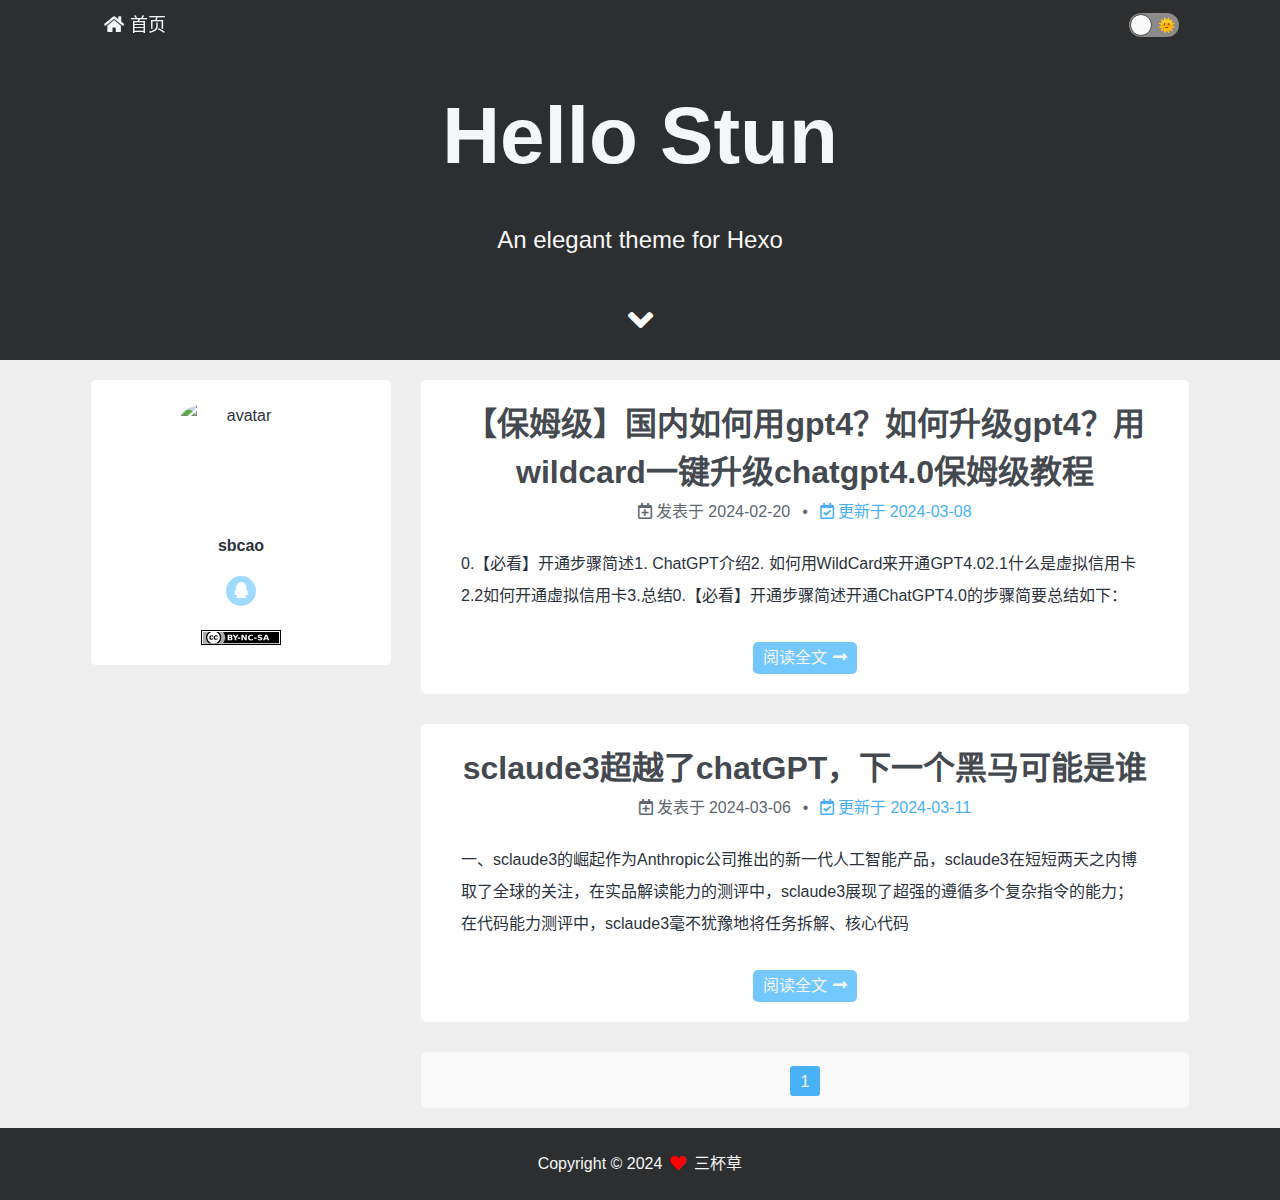
==== commit 19320193: "Site updated: 2024-03-11 17:39:25" ====
--- a/index.html
+++ b/index.html
@@ -1,10 +1,10 @@
 <!DOCTYPE html><html lang="zh-CN"><head><meta charset="UTF-8"><meta http-equiv="X-UA-Compatible" content="IE=edge"><meta name="viewport" content="width=device-width, initial-scale=1"><meta name="format-detection" content="telephone=no"><meta name="apple-mobile-web-app-capable" content="yes"><meta name="apple-mobile-web-app-status-bar-style" content="black"><link rel="icon" href="https://sbcao123.oss-cn-nanjing.aliyuncs.com/sbcao-web/headIcon.png?v=2.8.0" type="image/png" sizes="16x16"><link rel="icon" href="https://sbcao123.oss-cn-nanjing.aliyuncs.com/sbcao-web/headIcon.png?v=2.8.0" type="image/png" sizes="32x32"><meta property="og:type" content="website">
 <meta property="og:title" content="三杯草的博客">
-<meta property="og:url" content="http://example.com/index.html">
+<meta property="og:url" content="http://sbcao.com/index.html">
 <meta property="og:site_name" content="三杯草的博客">
 <meta property="og:locale" content="zh_CN">
 <meta property="article:author" content="三杯草">
-<meta name="twitter:card" content="summary"><title>三杯草的博客</title><link ref="canonical" href="http://example.com/index.html"><link rel="dns-prefetch" href="https://cdn.jsdelivr.net"><link rel="stylesheet" href="https://cdn.jsdelivr.net/npm/@fortawesome/fontawesome-free@5.12.1/css/all.min.css" type="text/css"><link rel="stylesheet" href="/css/index.css?v=2.8.0"><link rel="stylesheet" href="css/custom.css"><script>var Stun = window.Stun || {};
+<meta name="twitter:card" content="summary"><title>三杯草的博客</title><link ref="canonical" href="http://sbcao.com/index.html"><link rel="dns-prefetch" href="https://cdn.jsdelivr.net"><link rel="stylesheet" href="https://cdn.jsdelivr.net/npm/@fortawesome/fontawesome-free@5.12.1/css/all.min.css" type="text/css"><link rel="stylesheet" href="/css/index.css?v=2.8.0"><link rel="stylesheet" href="css/custom.css"><script>var Stun = window.Stun || {};
 var CONFIG = {
   root: '/',
   algolia: undefined,
@@ -28,4 +28,4 @@
   sourcePath: {"js":"js","css":"css","images":"images"},
 };
 
-window.CONFIG = CONFIG;</script><meta name="generator" content="Hexo 7.1.1"></head><body><div class="container" id="container"><header class="header" id="header"><div class="header-inner"><nav class="header-nav header-nav--fixed"><div class="header-nav-inner"><div class="header-nav-menubtn"><i class="fas fa-bars"></i></div><div class="header-nav-menu"><div class="header-nav-menu-item"><a class="header-nav-menu-item__link" href="/"><span class="header-nav-menu-item__icon"><i class="fas fa-home"></i></span><span class="header-nav-menu-item__text">首页</span></a></div></div><div class="header-nav-mode"><div class="mode"><div class="mode-track"><span class="mode-track-moon"></span><span class="mode-track-sun"></span></div><div class="mode-thumb"></div></div></div></div></nav><div class="header-banner"><div class="header-banner-info"><div class="header-banner-info__title">Hello Stun</div><div class="header-banner-info__subtitle">An elegant theme for Hexo</div></div><div class="header-banner-arrow"><div class="header-banner-arrow__icon"><i class="fas fa-angle-down"></i></div></div></div></div></header><main class="main" id="main"><div class="main-inner"><div class="content-wrap" id="content-wrap"><div class="content content-home" id="content"><section class="postlist"><article class="postlist-item post"><header class="post-header"><h1 class="post-title"><a class="post-title__link" href="/2024/02/20/chatGPT4-Opened/">【保姆级】国内如何用gpt4？如何升级gpt4？用wildcard一键升级chatgpt4.0保姆级教程</a></h1><div class="post-meta"><span class="post-meta-item post-meta-item--createtime"><span class="post-meta-item__icon"><i class="far fa-calendar-plus"></i></span><span class="post-meta-item__info">发表于</span><span class="post-meta-item__value">2024-02-20</span></span><span class="post-meta-item post-meta-item--updatetime"><span class="post-meta-item__icon"><i class="far fa-calendar-check"></i></span><span class="post-meta-item__info">更新于</span><span class="post-meta-item__value">2024-03-08</span></span></div></header><div class="post-body"><div class="post-excerpt">0.【必看】开通步骤简述1. ChatGPT介绍2. 如何用WildCard来开通GPT4.02.1什么是虚拟信用卡2.2如何开通虚拟信用卡3.总结0.【必看】开通步骤简述开通ChatGPT4.0的步骤简要总结如下：</div><div class="post-readmore"><a class="post-readmore__link" href="/2024/02/20/chatGPT4-Opened/"><span class="post-readmore__text">阅读全文</span><span class="post-readmore__icon"><i class="fas fa-long-arrow-alt-right"></i></span></a></div></div></article><article class="postlist-item post"><header class="post-header"><h1 class="post-title"><a class="post-title__link" href="/2024/03/06/sclaude3-darkHorse/">sclaude3超越了chatGPT，下一个黑马可能是谁</a></h1><div class="post-meta"><span class="post-meta-item post-meta-item--createtime"><span class="post-meta-item__icon"><i class="far fa-calendar-plus"></i></span><span class="post-meta-item__info">发表于</span><span class="post-meta-item__value">2024-03-06</span></span><span class="post-meta-item post-meta-item--updatetime"><span class="post-meta-item__icon"><i class="far fa-calendar-check"></i></span><span class="post-meta-item__info">更新于</span><span class="post-meta-item__value">2024-03-08</span></span></div></header><div class="post-body"><div class="post-excerpt">一、sclaude3的崛起作为Anthropic公司推出的新一代人工智能产品，sclaude3在短短两天之内博取了全球的关注，在实品解读能力的测评中，sclaude3展现了超强的遵循多个复杂指令的能力；在代码能力测评中，sclaude3毫不犹豫地将任务拆解、核心代码</div><div class="post-readmore"><a class="post-readmore__link" href="/2024/03/06/sclaude3-darkHorse/"><span class="post-readmore__text">阅读全文</span><span class="post-readmore__icon"><i class="fas fa-long-arrow-alt-right"></i></span></a></div></div></article></section><nav class="paginator"><div class="paginator-inner"><span class="page-number current">1</span></div></nav></div></div><div class="sidebar-wrap" id="sidebar-wrap"><aside class="sidebar" id="sidebar"><section class="sidebar-toc hide"></section><!-- ov = overview--><section class="sidebar-ov"><div class="sidebar-ov-author"><div class="sidebar-ov-author__avatar"><img class="sidebar-ov-author__avatar_img" src="https://sbcao123.oss-cn-nanjing.aliyuncs.com/sbcao-web/headIcon.png" alt="avatar"></div><p class="sidebar-ov-author__text">sbcao</p></div><div class="sidebar-ov-social"><a class="sidebar-ov-social-item" href="tencent://message?uin=xxxxxxxxxx" target="_blank" rel="noopener" data-popover="social.QQ" data-popover-pos="up"><span class="sidebar-ov-social-item__icon"><i class="fab fa-qq"></i></span></a></div><div class="sidebar-ov-cc"><a href="https://creativecommons.org/licenses/by-nc-sa/4.0/deed.zh-cn" target="_blank" rel="noopener" data-popover="知识共享许可协议" data-popover-pos="up"><img src="/images/cc-by-nc-sa.svg"></a></div></section></aside></div><div class="clearfix"></div></div></main><footer class="footer" id="footer"><div class="footer-inner"><div><span>Copyright © 2024</span><span class="footer__icon"><i class="fas fa-heart"></i></span><span>三杯草</span></div></div></footer><div class="loading-bar" id="loading-bar"><div class="loading-bar__progress"></div></div><div class="back2top" id="back2top"><span class="back2top__icon"><i class="fas fa-rocket"></i></span></div></div><script src="https://cdn.jsdelivr.net/npm/jquery@v3.4.1/dist/jquery.min.js"></script><script src="https://cdn.jsdelivr.net/npm/velocity-animate@1.5.2/velocity.min.js"></script><script src="https://cdn.jsdelivr.net/npm/velocity-animate@1.5.2/velocity.ui.min.js"></script><script src="/js/utils.js?v=2.8.0"></script><script src="/js/stun-boot.js?v=2.8.0"></script><script src="/js/scroll.js?v=2.8.0"></script><script src="/js/header.js?v=2.8.0"></script><script src="/js/sidebar.js?v=2.8.0"></script></body></html>+window.CONFIG = CONFIG;</script><meta name="generator" content="Hexo 7.1.1"></head><body><div class="container" id="container"><header class="header" id="header"><div class="header-inner"><nav class="header-nav header-nav--fixed"><div class="header-nav-inner"><div class="header-nav-menubtn"><i class="fas fa-bars"></i></div><div class="header-nav-menu"><div class="header-nav-menu-item"><a class="header-nav-menu-item__link" href="/"><span class="header-nav-menu-item__icon"><i class="fas fa-home"></i></span><span class="header-nav-menu-item__text">首页</span></a></div></div><div class="header-nav-mode"><div class="mode"><div class="mode-track"><span class="mode-track-moon"></span><span class="mode-track-sun"></span></div><div class="mode-thumb"></div></div></div></div></nav><div class="header-banner"><div class="header-banner-info"><div class="header-banner-info__title">Hello Stun</div><div class="header-banner-info__subtitle">An elegant theme for Hexo</div></div><div class="header-banner-arrow"><div class="header-banner-arrow__icon"><i class="fas fa-angle-down"></i></div></div></div></div></header><main class="main" id="main"><div class="main-inner"><div class="content-wrap" id="content-wrap"><div class="content content-home" id="content"><section class="postlist"><article class="postlist-item post"><header class="post-header"><h1 class="post-title"><a class="post-title__link" href="/2024/02/20/chatGPT4-Opened/">【保姆级】国内如何用gpt4？如何升级gpt4？用wildcard一键升级chatgpt4.0保姆级教程</a></h1><div class="post-meta"><span class="post-meta-item post-meta-item--createtime"><span class="post-meta-item__icon"><i class="far fa-calendar-plus"></i></span><span class="post-meta-item__info">发表于</span><span class="post-meta-item__value">2024-02-20</span></span><span class="post-meta-item post-meta-item--updatetime"><span class="post-meta-item__icon"><i class="far fa-calendar-check"></i></span><span class="post-meta-item__info">更新于</span><span class="post-meta-item__value">2024-03-08</span></span></div></header><div class="post-body"><div class="post-excerpt">0.【必看】开通步骤简述1. ChatGPT介绍2. 如何用WildCard来开通GPT4.02.1什么是虚拟信用卡2.2如何开通虚拟信用卡3.总结0.【必看】开通步骤简述开通ChatGPT4.0的步骤简要总结如下：</div><div class="post-readmore"><a class="post-readmore__link" href="/2024/02/20/chatGPT4-Opened/"><span class="post-readmore__text">阅读全文</span><span class="post-readmore__icon"><i class="fas fa-long-arrow-alt-right"></i></span></a></div></div></article><article class="postlist-item post"><header class="post-header"><h1 class="post-title"><a class="post-title__link" href="/2024/03/06/sclaude3-darkHorse/">sclaude3超越了chatGPT，下一个黑马可能是谁</a></h1><div class="post-meta"><span class="post-meta-item post-meta-item--createtime"><span class="post-meta-item__icon"><i class="far fa-calendar-plus"></i></span><span class="post-meta-item__info">发表于</span><span class="post-meta-item__value">2024-03-06</span></span><span class="post-meta-item post-meta-item--updatetime"><span class="post-meta-item__icon"><i class="far fa-calendar-check"></i></span><span class="post-meta-item__info">更新于</span><span class="post-meta-item__value">2024-03-11</span></span></div></header><div class="post-body"><div class="post-excerpt">一、sclaude3的崛起作为Anthropic公司推出的新一代人工智能产品，sclaude3在短短两天之内博取了全球的关注，在实品解读能力的测评中，sclaude3展现了超强的遵循多个复杂指令的能力；在代码能力测评中，sclaude3毫不犹豫地将任务拆解、核心代码</div><div class="post-readmore"><a class="post-readmore__link" href="/2024/03/06/sclaude3-darkHorse/"><span class="post-readmore__text">阅读全文</span><span class="post-readmore__icon"><i class="fas fa-long-arrow-alt-right"></i></span></a></div></div></article></section><nav class="paginator"><div class="paginator-inner"><span class="page-number current">1</span></div></nav></div></div><div class="sidebar-wrap" id="sidebar-wrap"><aside class="sidebar" id="sidebar"><section class="sidebar-toc hide"></section><!-- ov = overview--><section class="sidebar-ov"><div class="sidebar-ov-author"><div class="sidebar-ov-author__avatar"><img class="sidebar-ov-author__avatar_img" src="https://sbcao123.oss-cn-nanjing.aliyuncs.com/sbcao-web/headIcon.png" alt="avatar"></div><p class="sidebar-ov-author__text">sbcao</p></div><div class="sidebar-ov-social"><a class="sidebar-ov-social-item" href="tencent://message?uin=xxxxxxxxxx" target="_blank" rel="noopener" data-popover="social.QQ" data-popover-pos="up"><span class="sidebar-ov-social-item__icon"><i class="fab fa-qq"></i></span></a></div><div class="sidebar-ov-cc"><a href="https://creativecommons.org/licenses/by-nc-sa/4.0/deed.zh-cn" target="_blank" rel="noopener" data-popover="知识共享许可协议" data-popover-pos="up"><img src="/images/cc-by-nc-sa.svg"></a></div></section></aside></div><div class="clearfix"></div></div></main><footer class="footer" id="footer"><div class="footer-inner"><div><span>Copyright © 2024</span><span class="footer__icon"><i class="fas fa-heart"></i></span><span>三杯草</span></div></div></footer><div class="loading-bar" id="loading-bar"><div class="loading-bar__progress"></div></div><div class="back2top" id="back2top"><span class="back2top__icon"><i class="fas fa-rocket"></i></span></div></div><script src="https://cdn.jsdelivr.net/npm/jquery@v3.4.1/dist/jquery.min.js"></script><script src="https://cdn.jsdelivr.net/npm/velocity-animate@1.5.2/velocity.min.js"></script><script src="https://cdn.jsdelivr.net/npm/velocity-animate@1.5.2/velocity.ui.min.js"></script><script src="/js/utils.js?v=2.8.0"></script><script src="/js/stun-boot.js?v=2.8.0"></script><script src="/js/scroll.js?v=2.8.0"></script><script src="/js/header.js?v=2.8.0"></script><script src="/js/sidebar.js?v=2.8.0"></script></body></html>